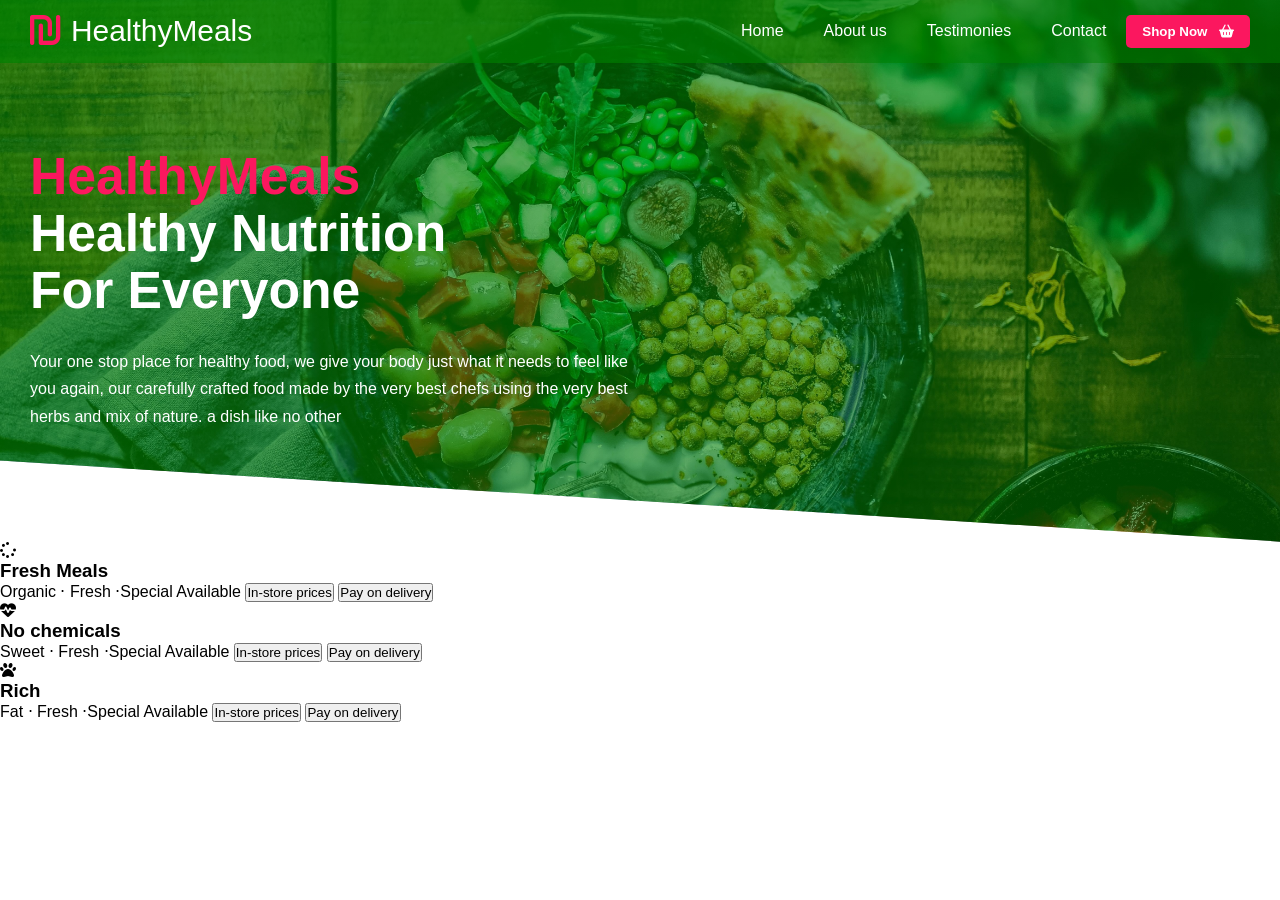
==== project/index.html @ 44ee5700 "core update: add header showcase section" ====
<!DOCTYPE html>
<html lang="en">
<head>
    <meta charset="UTF-8">
    <meta name="viewport" content="width=device-width, initial-scale=1.0">
    <title> HealthyMeals | Homepage</title>
    <link rel="apple-touch-icon" sizes="180x180" href="images/apple-touch-icon.png">
    <link rel="icon" type="image/png" sizes="32x32" href="images/favicon-32x32.png">
    <link rel="icon" type="image/png" sizes="16x16" href="images/favicon-16x16.png">
    <link rel="manifest" href="/site.webmanifest">
    <script defer src="scripts/main.js"></script>
    <link rel="preconnect" href="https://fonts.googleapis.com">
    <link rel="preconnect" href="https://fonts.gstatic.com" crossorigin>
    <link
        href="https://fonts.googleapis.com/css2?family=Montserrat:ital,wght@0,100..900;1,100..900&family=Open+Sans:ital,wght@0,300..800;1,300..800&display=swap"
        rel="stylesheet">
    <link rel="stylesheet" href="https://cdnjs.cloudflare.com/ajax/libs/font-awesome/6.6.0/css/all.min.css">
    <link rel="stylesheet" href="styles/main.css">
</head>
<body>
    <!-- ============================ Header section starts here ============================-->
    <header>
        <!-- ------------------- Header nav section starts here ------------------------- -->
    
    
        <section class="header-nav">
            <div class="backdrop"></div>
    
            <nav class="brand-container brand ">
                <div class="header-brand">
                    <span class="brand-logo"><i class="fa fa-ils" aria-hidden="true"></i></span>
                    <span class="brand-title">HealthyMeals</span>
                </div>
                <!--  Animated hamburger menu starts here -->
                <div class="hamburger">
                    <div class="bars"></div>
                </div>
                <!--  Animated hamburger menu ends here -->
                <ul class="desktop-nav-container">
                    <li><a href="#">Home</a></li>
                    <li><a href="aboutus.html">About us</a></li>
                    <li><a href="#testimonial">Testimonies</a></li>
                    <li><a href="contactus.html">Contact</a></li>
                    <a href="shop.html"><button class="btn btn-main">Shop Now <i class="fa fa-shopping-basket"
                                aria-hidden="true"></i></button></a>
                </ul>
            </nav>
            <nav>
                <ul class="mobile-nav-container">
                    <li><a href="#">Home</a></li>
                    <li><a href="aboutus.html">About us</a></li>
                    <li><a href="#testimonial">Testimonies</a></li>
                    <a href="shop.html"><button class="btn btn-main">Shop Now</button></a>
                </ul>
            </nav>
        </section>
    
        <!-- ------------------- Header nav section ends here ------------------------- -->
    
        <!-- ------------------- Header Banner section starts here------------------------------- -->
    
    
        <section class="header-banner">
            <div class="header-info container">
                <h1> <span>HealthyMeals</span><br />Healthy Nutrition <br>For Everyone </h1>
                <p>Your one stop place for healthy food, we give your body just what it needs to feel like you again,
                    our
                    carefully crafted food made by the very best chefs using the very best herbs and mix of nature. a
                    dish like
                    no other</p>
            </div>
        </section>
    
        <!-- ------------------- Header Banner section ends here------------------------------- -->
    </header>
    <!-- ============================ Header section ends here ============================-->
    <!-- ============================ Main section starts here ============================ -->

    <main>
        <!-- ------------------- Header showcase section starts here -------------------------------- -->
        
        
        <section class=" header-showcase">
        
            <div class="header-cards">
                <div class="cards-brand"><i class="fa fa-spinner" aria-hidden="true"></i></div>
                <div class="cards-brand-desc">
                    <h3 class="card-title">Fresh Meals</h3>
                    <span class="card-tags">Organic &sdot; Fresh &sdot;Special </span>
                    <span class="card-avilability">Available</span>
                    <button>In-store prices</button>
                    <button>Pay on delivery</button>
        
                </div>
            </div>
        
            <div class="header-cards">
                <div class="cards-brand"><i class="fa fa-heartbeat" aria-hidden="true"></i></div>
                <div class="cards-brand-desc">
                    <h3 class="card-title">No chemicals</h3>
                    <span class="card-tags">Sweet &sdot; Fresh &sdot;Special </span>
                    <span class="card-avilability">Available</span>
                    <button>In-store prices</button>
                    <button>Pay on delivery</button>
                </div>
            </div>
        
            <div class="header-cards">
                <div class="cards-brand"><i class="fa fa-paw" aria-hidden="true"></i></div>
                <div class="cards-brand-desc">
                    <h3 class="card-title">Rich</h3>
                    <span class="card-tags">Fat &sdot; Fresh &sdot;Special </span>
                    <span class="card-avilability">Available</span>
                    <button>In-store prices</button>
                    <button>Pay on delivery</button>
                </div>
            </div>
        
            </div>
        </section>
        <!-- ------------------- Header showcase section ends here -------------------------------- -->

    </main>
    <!-- ============================ Main section ends here ============================ -->
</body>
</html>
---- project/styles/main.css ----
/* Default variable reference */
:root {
  --black-color: #000;
  --white-color: #fff;
  --main-color: rgb(10, 173, 10);
  --main-color2: #0aad0a;
  --main-color3: rgb(10, 163, 10);
  --support-color: #fb175f;
  --gray-color: rgb(114, 118, 126);
  --gray-color2: #f4f4f4;
  --light-gray: rgb(232, 233, 235);
  --box-shadow: rgb(0 0 0 / 16%) 0px 2px 8px;
  --green-gradient: linear-gradient(
    to right,
    rgba(0, 128, 0, 0.7),
    rgba(0, 128, 0, 0.5)
  );
  --light-green-gradient: linear-gradient(
    to right,
    rgba(0, 128, 0, 0.2),
    rgba(0, 128, 0, 0.1)
  );
  --transition: 0.5s cubic-bezier(0.545, 0.03, 0.395, 0.965),
    border-color 0.5s cubic-bezier(0.545, 0.03, 0.395, 0.965);
}

/* Default variable reference */

/*  ====== Page resets starts here ====== */
* {
  padding: 0;
  margin: 0;
  box-sizing: border-box;
  scroll-behavior: smooth;
}

body {
  font-family: "Poppins", sans-serif;
  font-size: 16px;
}

a {
  text-decoration: none;
}

/*  ====== Page resets ends here ====== */

/* ====== Utility classes section starts here ======*/
.flex-container {
  display: flex;
}
.btn {
  padding: 0.5rem 0.93rem;
  cursor: pointer;
}

.btn i {
  margin-left: 0.5rem;
  transition: margin 0.3s ease;
}

.btn:hover i {
  margin-left: 0.62rem;
}

.btn-main {
  background: var(--support-color);
  color: var(--white-color);
  border: 0.12rem solid transparent;
  border-radius: 0.31rem;
  font-weight: 600;
}

.btn-main:hover {
  background: transparent;
  border: 0.12rem solid var(--support-color);
}
.main-section-tittle {
  display: flex;
  justify-content: center;
  font-size: 1.56rem;
  font-weight: 700;
  position: relative;
  margin-bottom: 1.25rem;
  padding-bottom: 0.25rem;
}

.main-section-tittle + p {
  line-height: 1.8;
}

.main-section-tittle::after {
  content: "";
  position: absolute;
  width: 6.25rem;
  height: 0.18rem;
  background: var(--support-color);
  bottom: -5px;
  transition: width 0.3s ease;
}

.main-section-tittle:hover::after {
  width: 9.375rem;
}

.section-tittles {
  font-size: 1.56rem;
  font-weight: 700;
  display: flex;
  align-items: center;
  margin-bottom: 1.87rem;
  position: relative;
  padding-left: 1.25rem;
}

.section-tittles::before {
  content: "";
  background: var(--support-color);
  width: 0.62rem;
  height: 100%;
  position: absolute;
  left: 0;
}

.section-tittles::after {
  display: none;
  content: "";
  background: var(--support-color);
  width: 6.25rem;
  height: 3px;
  position: absolute;
  right: 0;
}

/* ====== Utility classes section ends here ======*/

/* ====== Header section starts here ====== */
.header-nav {
  width: 100%;
  position: fixed;
  top: 0;
  right: 0;
  left: 0;
  z-index: 16;
  transition: all 0.5s ease;
  background: var(--green-gradient);
}
.brand-container {
  padding: 0 1.875rem;
}
.header-brand {
  display: flex;
  align-items: center;
  gap: 10px;
}

.header-nav-sticky {
  background: var(--main-color);
}

.header-nav .brand {
  display: flex;
  justify-content: space-between;
  background: transparent;
}

.brand-logo {
  color: var(--support-color);
  font-size: 2.18rem;
}

.brand-title {
  color: var(--white-color);
  font-size: 1.87rem;
}

.brand-title span {
  color: var(--support-color);
}
.desktop-nav-container {
  list-style: none;
  display: flex;
  align-items: center;
}

.desktop-nav-container a {
  display: block;
  padding: 0.93rem 0px;
  color: var(--white-color);
}

.desktop-nav-container li {
  margin: 0 1.25rem;
  position: relative;
  text-align: center;
}

.desktop-nav-container li::after {
  content: "";
  width: 0px;
  height: 0.18rem;
  background: var(--support-color);
  position: absolute;
  left: 0;
  right: 0;
  top: 65%;
  transition: all 0.4s ease-out;
}

.desktop-nav-container li:hover:after {
  width: 100%;
}

.mobile-nav-container {
  z-index: 70;
  list-style: none;
  position: absolute;
  width: 100%;
  right: 0;
  left: 0;
  top: 100%;
  transform: translateY(-0.62rem);
  visibility: hidden;
  transition: all 0.1s ease;
  background: var(--main-color2);
}

.mobile-nav-container a{
  display: block;
  padding: 0.93rem 1.25rem;
  color: var(--white-color);
}
.mobile-nav-container button {
  margin: 0 1.25rem;

}

.mobile-nav-container a:focus {
  background: var(--support-color);
}

.show-mobile-navcontainer {
  z-index: 70;
  transform: translateY(0);
  visibility: visible;
}

.backdrop {
  width: 100%;
  height: 100%;
  position: fixed;
  display: none;
  background: var(--light-green-gradient);
  top: 0;
  right: 0;
  bottom: 0;
  left: 0;
}
.showbackdrop {
  display: block;
}
.header-banner {
  min-height: 28.75rem;
  padding: 3.12rem 0;
  position: relative;
  background-attachment: fixed;
  background: var(--green-gradient), url("../images/header.jpg");
  background-size: cover;
  background-position: center;
  clip-path: polygon(0 0, 100% 0%, 100% 100%, 0 85%);
}

.header-info {
  padding: 6.12rem 1.875rem 2rem 1.875rem;
}
.header-info h1 {
  font-size: 3.23rem;
  color: var(--white-color);
  font-weight: 600;
  line-height: 1.1;
}

.header-info span {
  color: var(--support-color);
}

.header-info p {
  color: var(--white-color);
  margin: 1.87rem 0;
  line-height: 1.7;
  width: 50%;
}

/* Animated Hamburger menu starts here */

.hamburger {
  width: 3.43rem;
  height: 3.43rem;
  background: var(--support-color);
  border-radius: 50%;
  display: none;
  align-items: center;
  justify-content: center;
  cursor: pointer;
  transition: all 0.4s ease;
  box-shadow: var(--box-shadow);
  z-index: 6;
}

.hamburger:hover .bars::before,
.hamburger:hover .bars::after {
  transition: transform 0.3s ease;
}

.hamburger:hover .bars::before {
  transform: translateY(-0.62rem);
}

.hamburger:hover .bars::after {
  transform: translateY(0.62rem);
}

.bars {
  background: #fff;
  height: 0.18rem;
  width: 60%;
  position: relative;
  display: flex;
  justify-content: center;
  transition: transform 0.4s ease;
}

.bars::before {
  content: "";
  width: 80%;
  height: 0.18rem;
  background: #fff;
  position: absolute;
  transform: translateY(-0.5rem);
}

.bars::after {
  content: "";
  width: 80%;
  height: 0.18rem;
  background: #fff;
  position: absolute;
  transform: translateY(0.5rem);
}

.crossburger {
  background: black;
}

.crossburger .bars {
  background: transparent;
  transform: rotate(180deg);
}

.crossburger .bars::before {
  transform: translateY(0px) rotate(45deg) !important;
}

.crossburger .bars::after {
  transform: translateY(0px) rotate(-45deg) !important;
}

/* Animated Hamburger menu ends here */
/* ====== Header section ends here ====== */
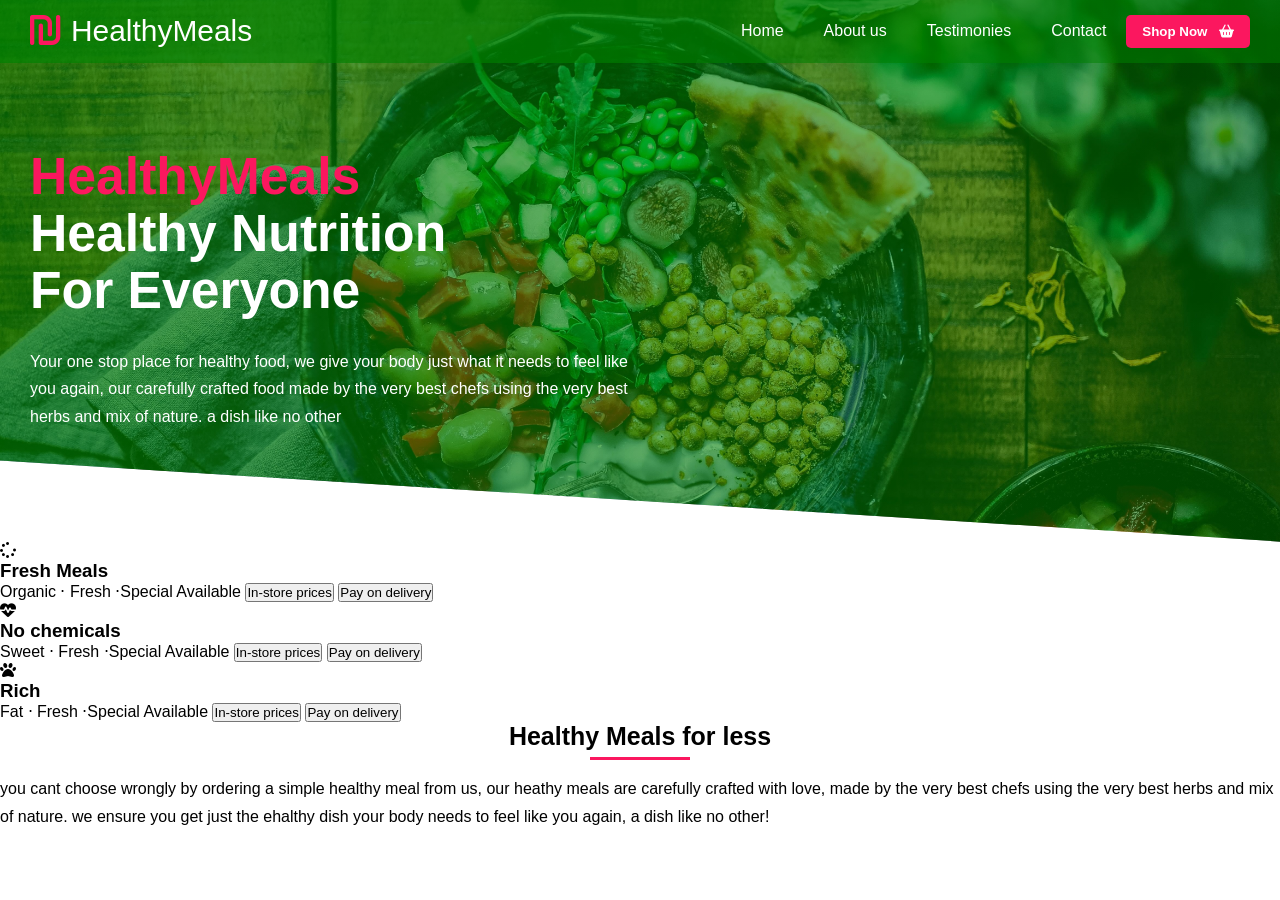
==== commit d81a5750: "core update: add about us section" ====
--- a/project/index.html
+++ b/project/index.html
@@ -119,6 +119,21 @@
             </div>
         </section>
         <!-- ------------------- Header showcase section ends here -------------------------------- -->
+        <!-- ------------------- About us section starts here------------------------------------- -->
+        
+        
+        <section class="aboutus" id="aboutus">
+            <span class="main-section-tittle">Healthy Meals for less</span>
+            <p>
+                you cant choose wrongly by ordering a simple healthy meal from us, our heathy meals are carefully
+                crafted with love, made by the very best chefs using the very best herbs and mix of
+                nature. we ensure you get just the ehalthy dish your body needs to feel like you again, a dish like
+                no other!
+            </p>
+        </section>
+        
+        <!-- ------------------- About us section ends here------------------------------------- -->
+
 
     </main>
     <!-- ============================ Main section ends here ============================ -->
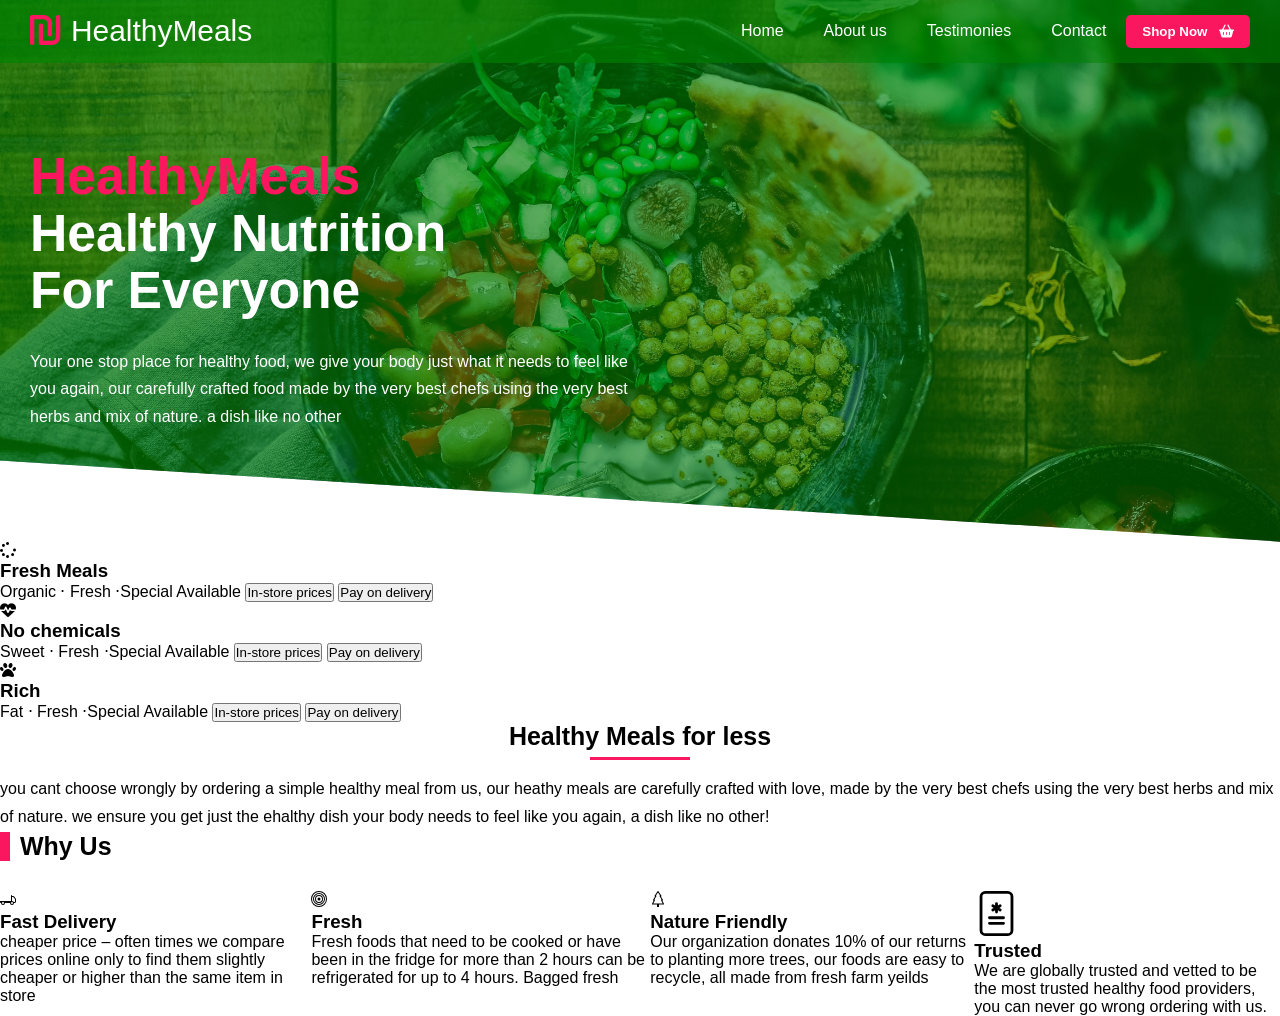
==== commit 6886d8c3: "core update: add products card section" ====
--- a/project/index.html
+++ b/project/index.html
@@ -133,6 +133,71 @@
         </section>
         
         <!-- ------------------- About us section ends here------------------------------------- -->
+        <!-- ------------------- Product cards section starts here--------------------------- -->
+        
+        
+        <section class="whyus-container">
+            <span class="section-tittles">Why Us</span>
+            <div class="products-card-container flex-container">
+                <div class="productcard">
+                    <span class="productcard-icon"><svg xmlns="http://www.w3.org/2000/svg" width="16" height="16"
+                            fill="currentColor" class="bi bi-truck-flatbed" viewBox="0 0 16 16">
+                            <path
+                                d="M11.5 4a.5.5 0 0 1 .5.5V5h1.02a1.5 1.5 0 0 1 1.17.563l1.481 1.85a1.5 1.5 0 0 1 .329.938V10.5a1.5 1.5 0 0 1-1.5 1.5H14a2 2 0 1 1-4 0H5a2 2 0 1 1-4 0 1 1 0 0 1-1-1v-1h11V4.5a.5.5 0 0 1 .5-.5zM3 11a1 1 0 1 0 0 2 1 1 0 0 0 0-2zm9 0a1 1 0 1 0 0 2 1 1 0 0 0 0-2zm1.732 0h.768a.5.5 0 0 0 .5-.5V8.35a.5.5 0 0 0-.11-.312l-1.48-1.85A.5.5 0 0 0 13.02 6H12v4a2 2 0 0 1 1.732 1z" />
+                        </svg></span>
+                    <h3 class="productcard-title">Fast Delivery</h2>
+                        <p>cheaper price – often times we compare prices online only to find them slightly cheaper
+                            or
+                            higher than the same item in store
+                        </p>
+                </div>
+        
+        
+                <div class="productcard">
+                    <span class="productcard-icon"><svg xmlns="http://www.w3.org/2000/svg" width="16" height="16"
+                            fill="currentColor" class="bi bi-bullseye" viewBox="0 0 16 16">
+                            <path d="M8 15A7 7 0 1 1 8 1a7 7 0 0 1 0 14zm0 1A8 8 0 1 0 8 0a8 8 0 0 0 0 16z" />
+                            <path d="M8 13A5 5 0 1 1 8 3a5 5 0 0 1 0 10zm0 1A6 6 0 1 0 8 2a6 6 0 0 0 0 12z" />
+                            <path d="M8 11a3 3 0 1 1 0-6 3 3 0 0 1 0 6zm0 1a4 4 0 1 0 0-8 4 4 0 0 0 0 8z" />
+                            <path d="M9.5 8a1.5 1.5 0 1 1-3 0 1.5 1.5 0 0 1 3 0z" />
+                        </svg></span>
+                    <h3 class="productcard-title">Fresh</h2>
+                        <p>Fresh foods that need to be cooked or have been in the fridge for more than 2 hours can
+                            be
+                            refrigerated for up to 4 hours. Bagged fresh
+                        </p>
+                </div>
+        
+                <div class="productcard">
+                    <span class="productcard-icon"> <svg xmlns="http://www.w3.org/2000/svg" width="16" height="16"
+                            fill="currentColor" class="bi bi-tree" viewBox="0 0 16 16">
+                            <path
+                                d="M8.416.223a.5.5 0 0 0-.832 0l-3 4.5A.5.5 0 0 0 5 5.5h.098L3.076 8.735A.5.5 0 0 0 3.5 9.5h.191l-1.638 3.276a.5.5 0 0 0 .447.724H7V16h2v-2.5h4.5a.5.5 0 0 0 .447-.724L12.31 9.5h.191a.5.5 0 0 0 .424-.765L10.902 5.5H11a.5.5 0 0 0 .416-.777l-3-4.5zM6.437 4.758A.5.5 0 0 0 6 4.5h-.066L8 1.401 10.066 4.5H10a.5.5 0 0 0-.424.765L11.598 8.5H11.5a.5.5 0 0 0-.447.724L12.69 12.5H3.309l1.638-3.276A.5.5 0 0 0 4.5 8.5h-.098l2.022-3.235a.5.5 0 0 0 .013-.507z" />
+                        </svg></span>
+                    <h3 class="productcard-title">Nature Friendly</h2>
+                        <p>Our organization donates 10% of our returns to planting more trees, our foods are easy to
+                            recycle, all made from fresh farm yeilds
+                        </p>
+                </div>
+        
+                <div class="productcard">
+                    <span class="productcard-icon"><svg xmlns="http://www.w3.org/2000/svg" width="45" height="45"
+                            fill="currentColor" class="bi bi-file-medical" viewBox="0 0 16 16">
+                            <path
+                                d="M8.5 4.5a.5.5 0 0 0-1 0v.634l-.549-.317a.5.5 0 1 0-.5.866L7 6l-.549.317a.5.5 0 1 0 .5.866l.549-.317V7.5a.5.5 0 1 0 1 0v-.634l.549.317a.5.5 0 1 0 .5-.866L9 6l.549-.317a.5.5 0 1 0-.5-.866l-.549.317V4.5zM5.5 9a.5.5 0 0 0 0 1h5a.5.5 0 0 0 0-1h-5zm0 2a.5.5 0 0 0 0 1h5a.5.5 0 0 0 0-1h-5z" />
+                            <path
+                                d="M2 2a2 2 0 0 1 2-2h8a2 2 0 0 1 2 2v12a2 2 0 0 1-2 2H4a2 2 0 0 1-2-2V2zm10-1H4a1 1 0 0 0-1 1v12a1 1 0 0 0 1 1h8a1 1 0 0 0 1-1V2a1 1 0 0 0-1-1z" />
+                        </svg></span>
+                    <h3 class="productcard-title">Trusted</h2>
+                        <p>We are globally trusted and vetted to be the most trusted healthy food providers, you can
+                            never go wrong ordering with us.
+                        </p>
+                </div>
+            </div>
+        
+        </section>
+        
+        <!-- ------------------- Product cards section ends here--------------------------- -->
 
 
     </main>
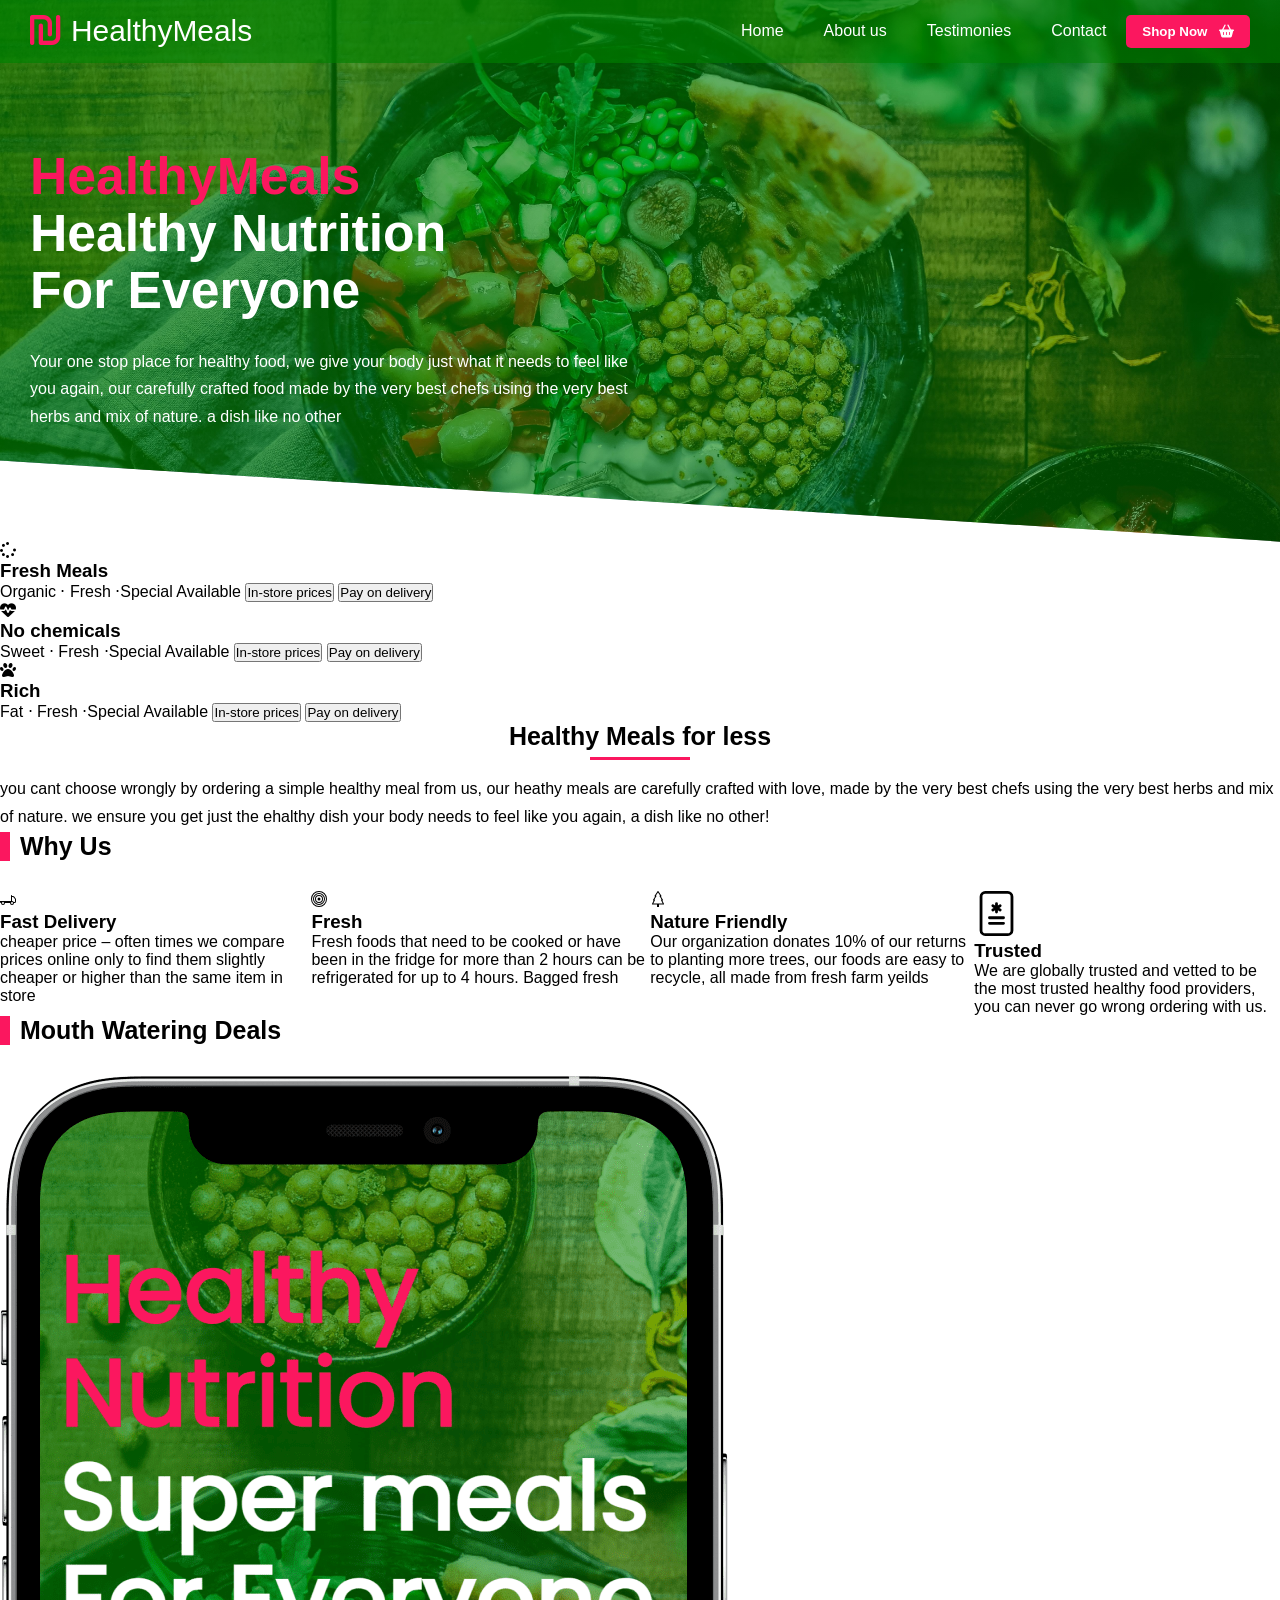
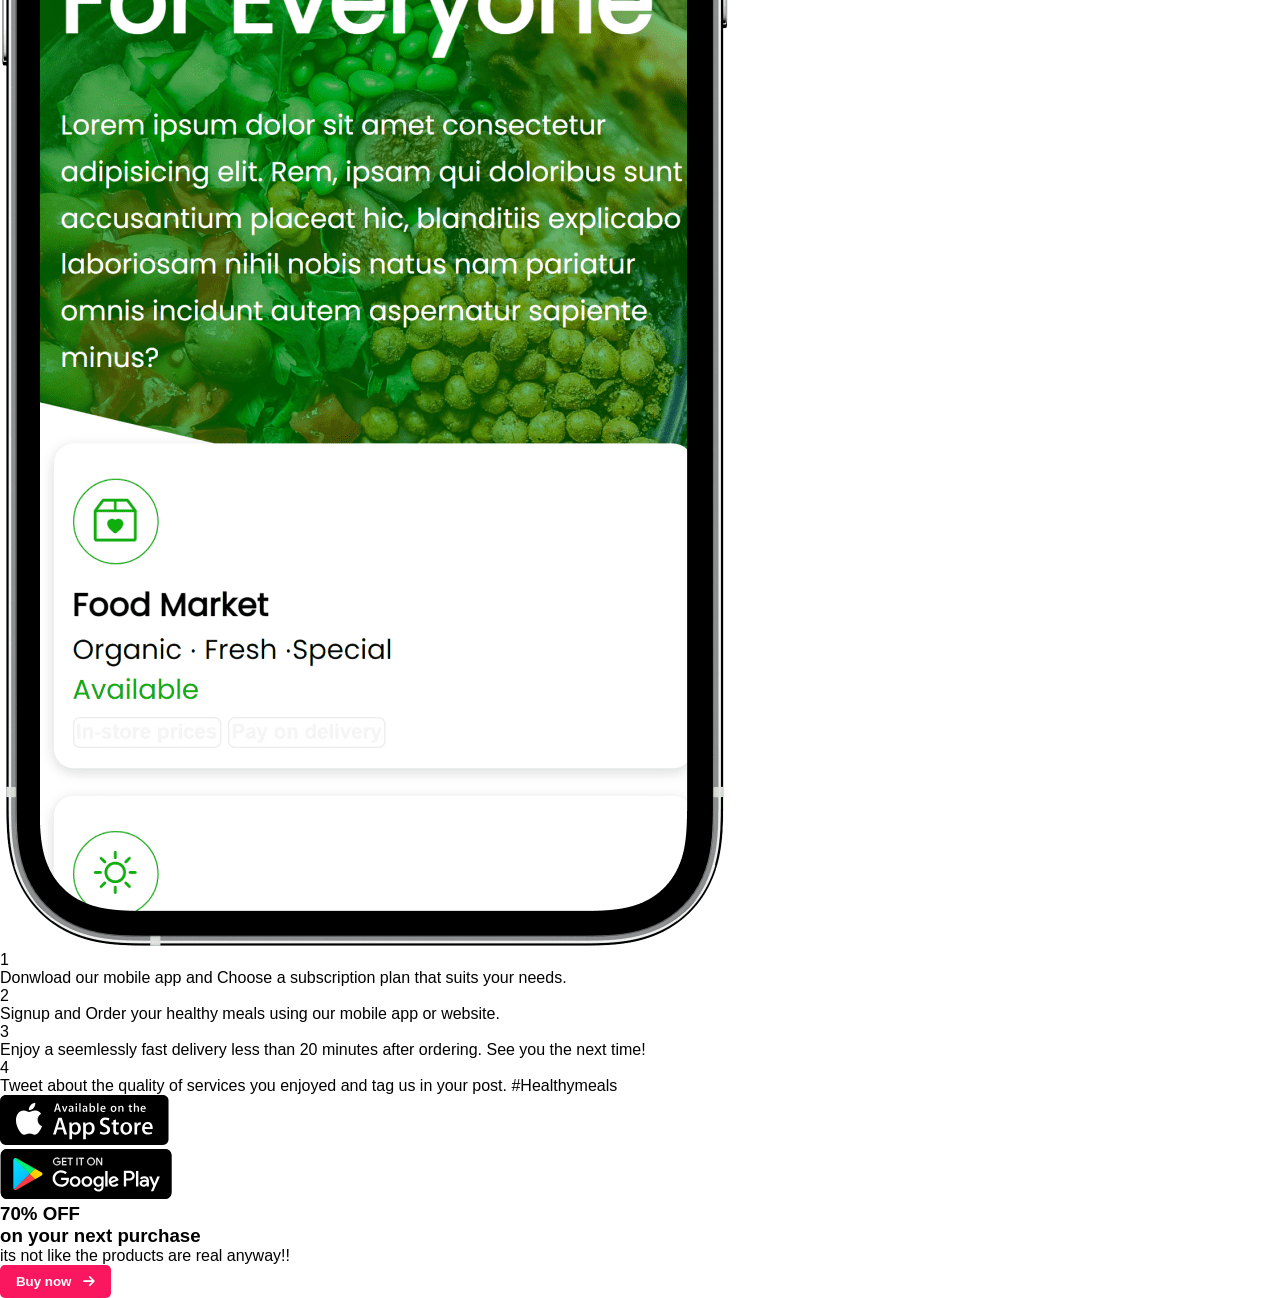
==== commit bfbd5825: "core update: add promo cards section" ====
--- a/project/index.html
+++ b/project/index.html
@@ -198,6 +198,57 @@
         </section>
         
         <!-- ------------------- Product cards section ends here--------------------------- -->
+        <!-- ------------------- Promo cards section starts here------------------------ -->
+        <section class="promocards-container" id="promocards">
+            <span class="section-tittles">Mouth Watering Deals</span>
+            <div class="promo-details">
+        
+                <div class="promoapp-preview">
+        
+                    <img src="./images/iPhone-12-Pro.png" alt="" class="">
+                </div>
+        
+                <div class="promo-info ">
+                    <div class="promo-steps">
+                        <span>1</span>
+                        <p>Donwload our mobile app and Choose a subscription plan that suits your needs. </p>
+                    </div>
+                    <div class="promo-steps">
+                        <span>2</span>
+                        <p>
+                            Signup and Order your healthy meals using our mobile app or website. </p>
+                    </div>
+                    <div class="promo-steps">
+                        <span>3</span>
+                        <p>Enjoy a seemlessly fast delivery less than 20 minutes after ordering. See you the next
+                            time!</p>
+                    </div>
+                    <div class="promo-steps">
+                        <span>4</span>
+                        <p>Tweet about the quality of services you enjoyed and tag us in your post. #Healthymeals </p>
+                    </div>
+                    <ul class="app-download-inv">
+                        <li><a href="#"><img src="./images/appstore-btn.svg" alt="Apple Store app download link"></a>
+                        </li>
+                        <li><a href="#"><img src="./images/googleplay-btn.svg" alt="Google play Store app download link"></a>
+                        </li>
+                    </ul>
+                </div>
+        
+                <div class="promocards-main">
+                    <h3> 70% OFF<br>
+                        on your next purchase
+                    </h3>
+                    <p>its not like the products are real anyway!!</p>
+                    <a href="shop.html"><button class="btn btn-main">Buy now <i
+                                class="fa-solid fa-arrow-right"></i></button></a>
+        
+                </div>
+            </div>
+            </div>
+        </section>
+        
+        <!-- ------------------- Promo cards section ends here------------------------ -->
 
 
     </main>
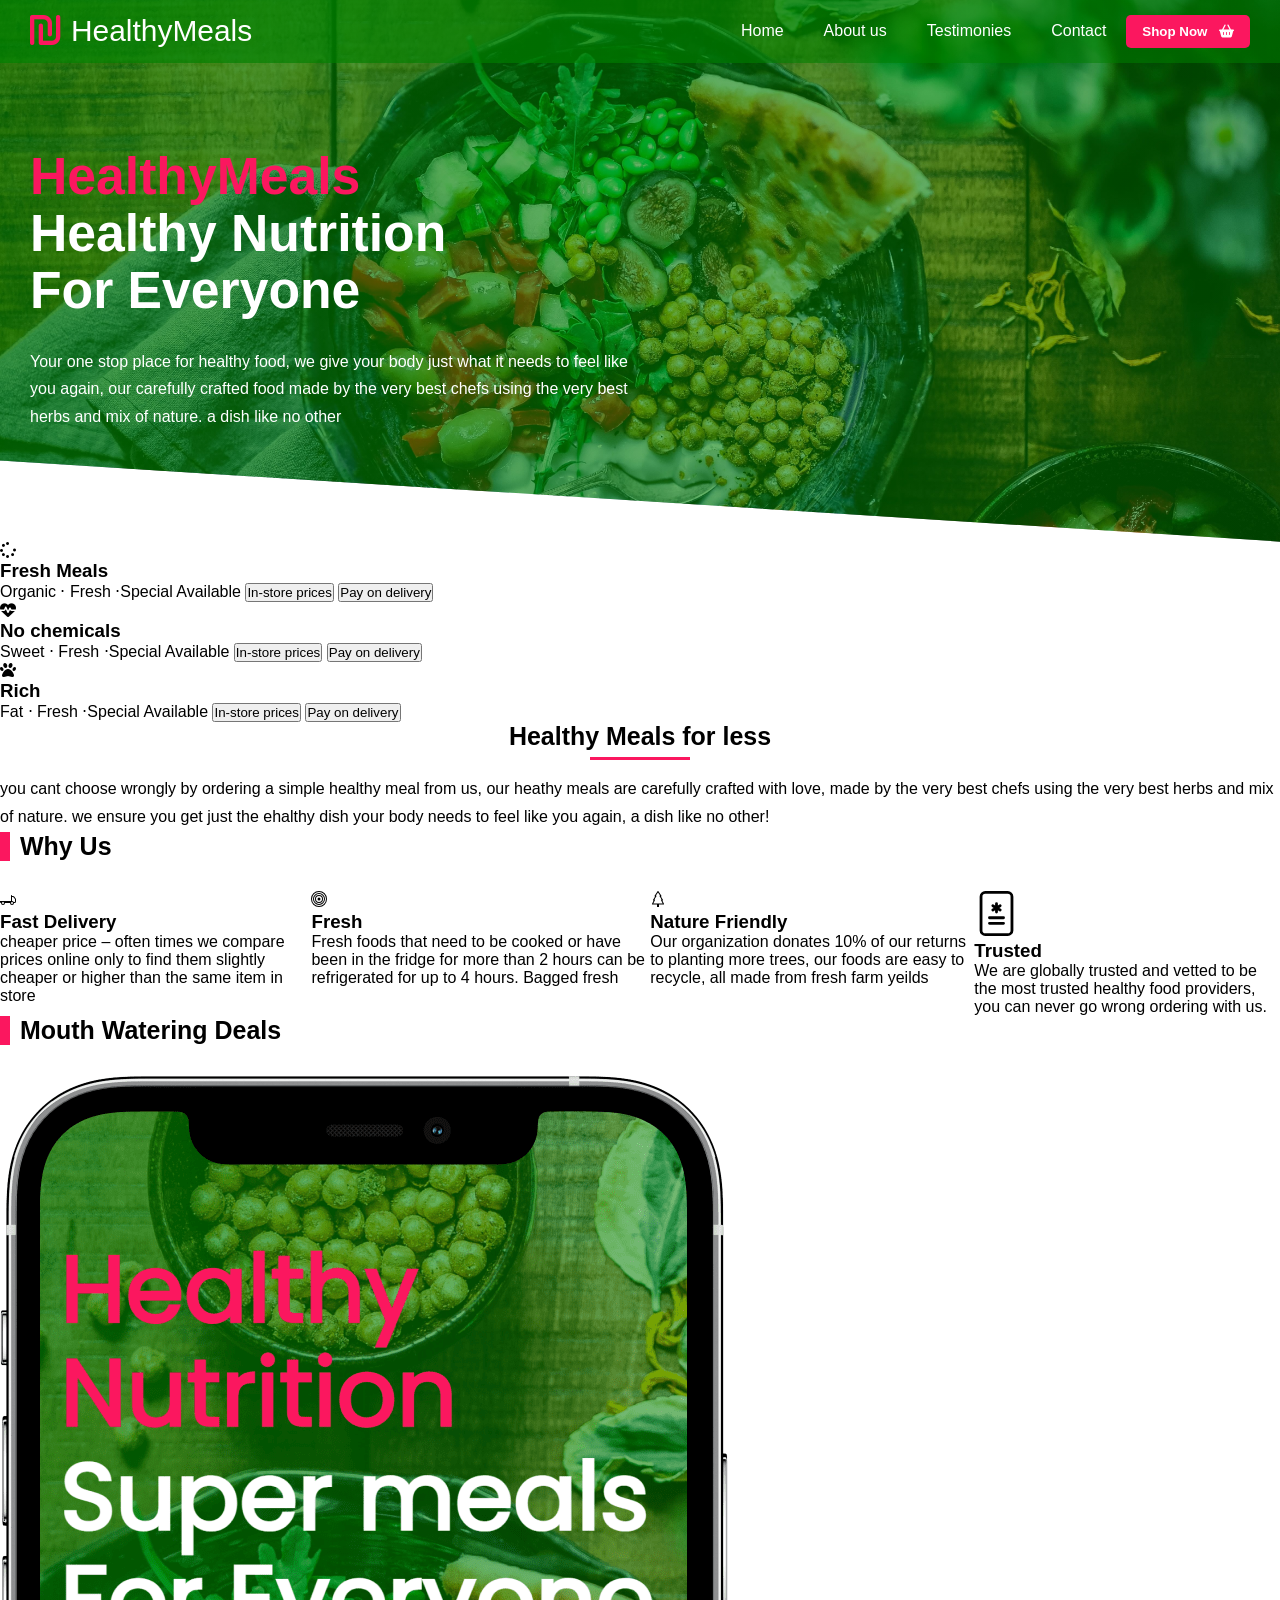
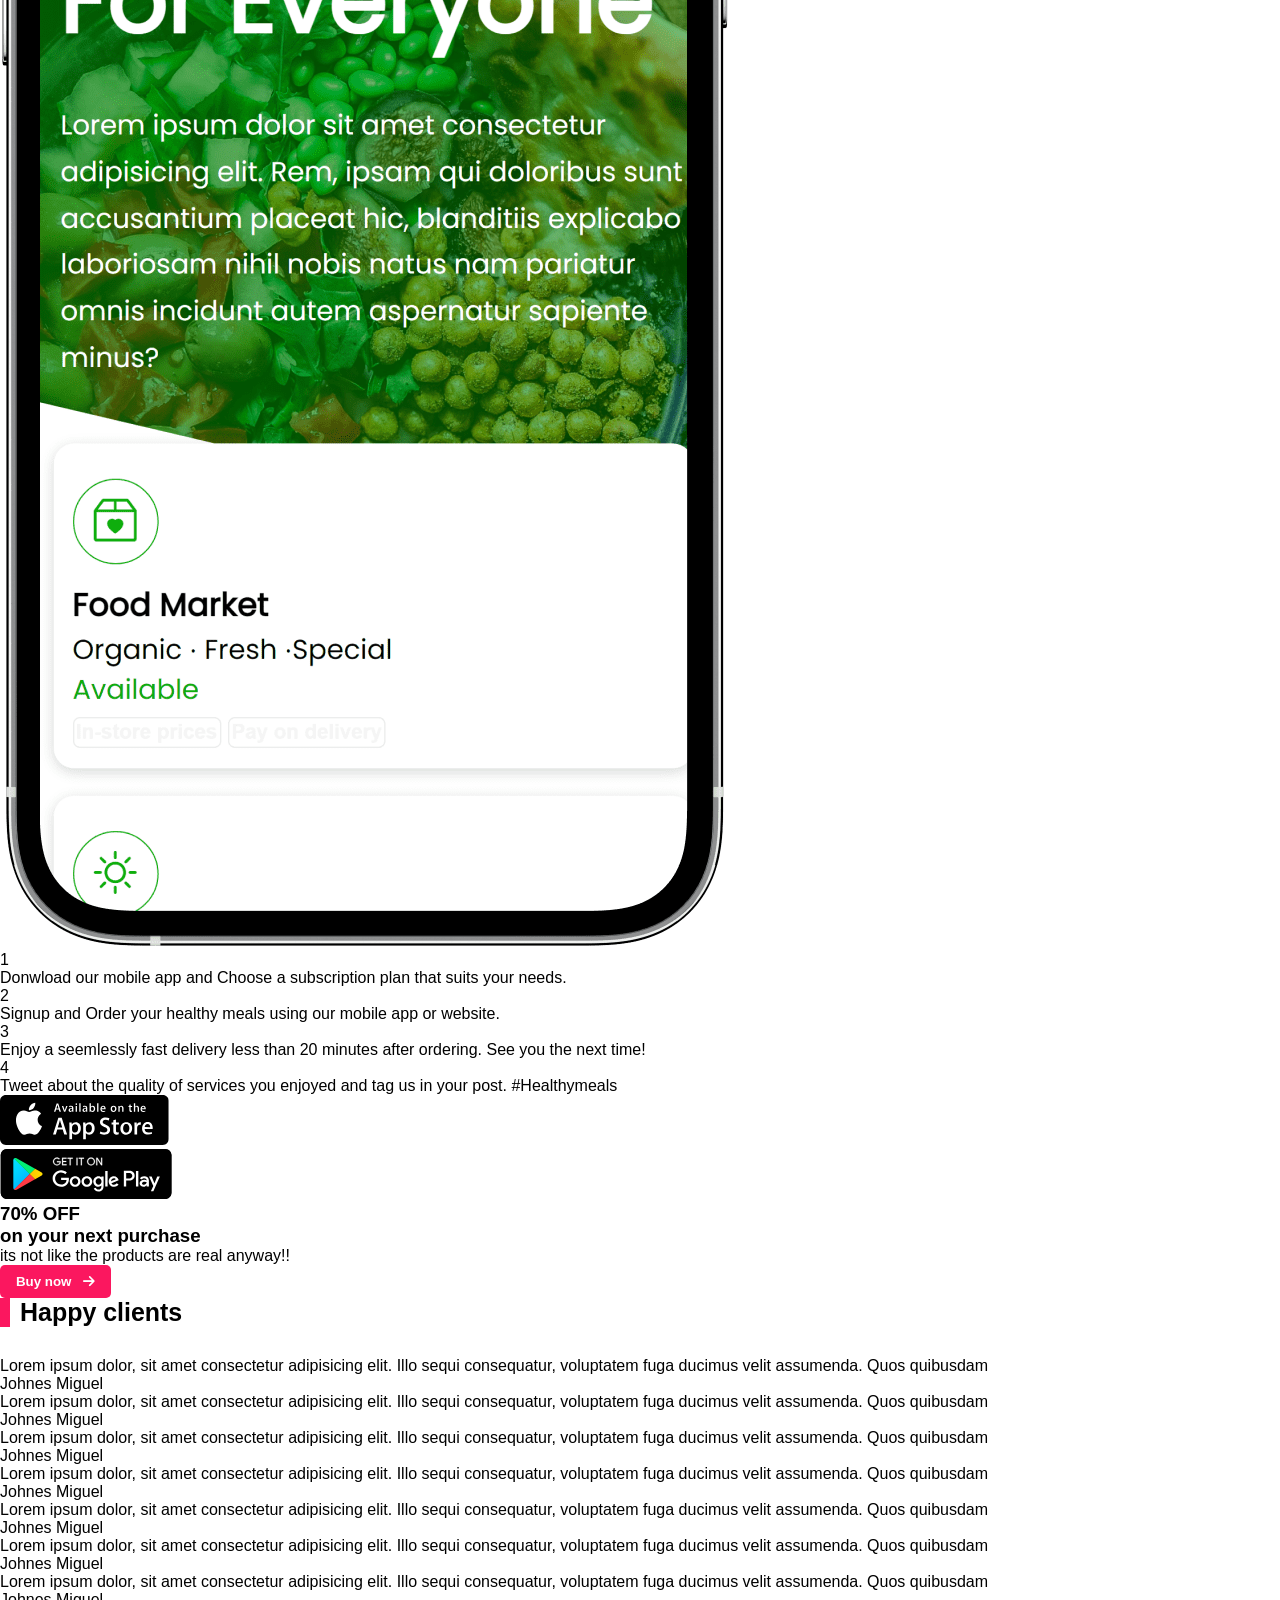
==== commit 7720df5e: "core update: add testimonial section" ====
--- a/project/index.html
+++ b/project/index.html
@@ -249,6 +249,83 @@
         </section>
         
         <!-- ------------------- Promo cards section ends here------------------------ -->
+        <!-- ------------------- Testimonial section starts here ------------------------ -->
+        
+        
+        <section class="testimonial" id="testimonial">
+        
+            <span class="section-tittles">Happy clients</span>
+            <div class=" testimonial-container">
+        
+                <div class="testimonial-card">
+                    <p>
+                        Lorem ipsum dolor, sit amet consectetur adipisicing elit. Illo sequi consequatur,
+                        voluptatem
+                        fuga ducimus velit assumenda. Quos quibusdam
+                    </p>
+                    <span>Johnes Miguel</span>
+                </div>
+        
+                <div class="testimonial-card">
+                    <p>
+                        Lorem ipsum dolor, sit amet consectetur adipisicing elit. Illo sequi consequatur,
+                        voluptatem
+                        fuga ducimus velit assumenda. Quos quibusdam
+                    </p>
+                    <span>Johnes Miguel</span>
+                </div>
+        
+                <div class="testimonial-card">
+                    <p>
+                        Lorem ipsum dolor, sit amet consectetur adipisicing elit. Illo sequi consequatur,
+                        voluptatem
+                        fuga ducimus velit assumenda. Quos quibusdam
+                    </p>
+                    <span>Johnes Miguel</span>
+                </div>
+        
+                <div class="testimonial-card">
+                    <p>
+                        Lorem ipsum dolor, sit amet consectetur adipisicing elit. Illo sequi consequatur,
+                        voluptatem
+                        fuga ducimus velit assumenda. Quos quibusdam
+                    </p>
+                    <span>Johnes Miguel</span>
+                </div>
+        
+                <div class="testimonial-card">
+                    <p>
+                        Lorem ipsum dolor, sit amet consectetur adipisicing elit. Illo sequi consequatur,
+                        voluptatem
+                        fuga ducimus velit assumenda. Quos quibusdam
+                    </p>
+                    <span>Johnes Miguel</span>
+                </div>
+        
+                <div class="testimonial-card">
+                    <p>
+                        Lorem ipsum dolor, sit amet consectetur adipisicing elit. Illo sequi consequatur,
+                        voluptatem
+                        fuga ducimus velit assumenda. Quos quibusdam
+                    </p>
+                    <span>Johnes Miguel</span>
+                </div>
+        
+                <div class="testimonial-card">
+                    <p>
+                        Lorem ipsum dolor, sit amet consectetur adipisicing elit. Illo sequi consequatur,
+                        voluptatem
+                        fuga ducimus velit assumenda. Quos quibusdam
+                    </p>
+                    <span>Johnes Miguel</span>
+                </div>
+            </div>
+        
+        
+            </div>
+        </section>
+        
+        <!-- ------------------- Testimonial section ends here ------------------------ -->
 
 
     </main>
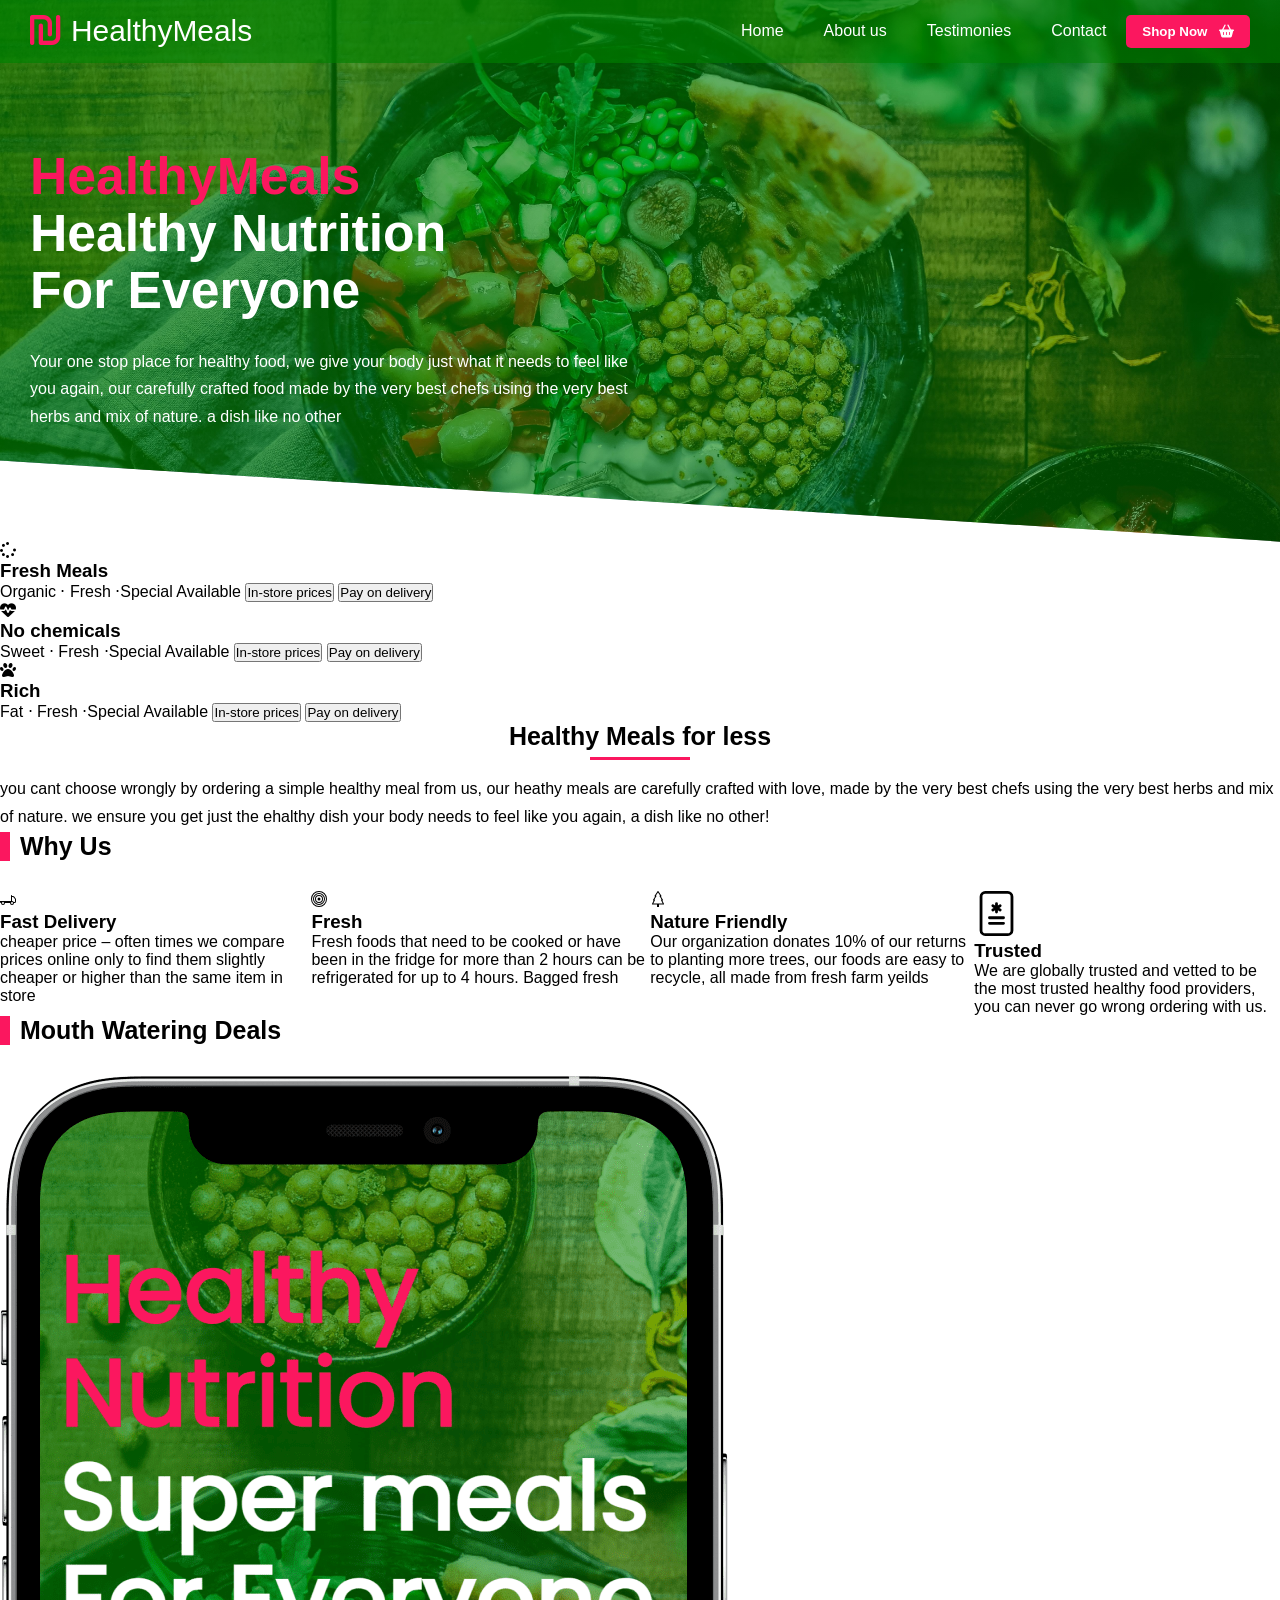
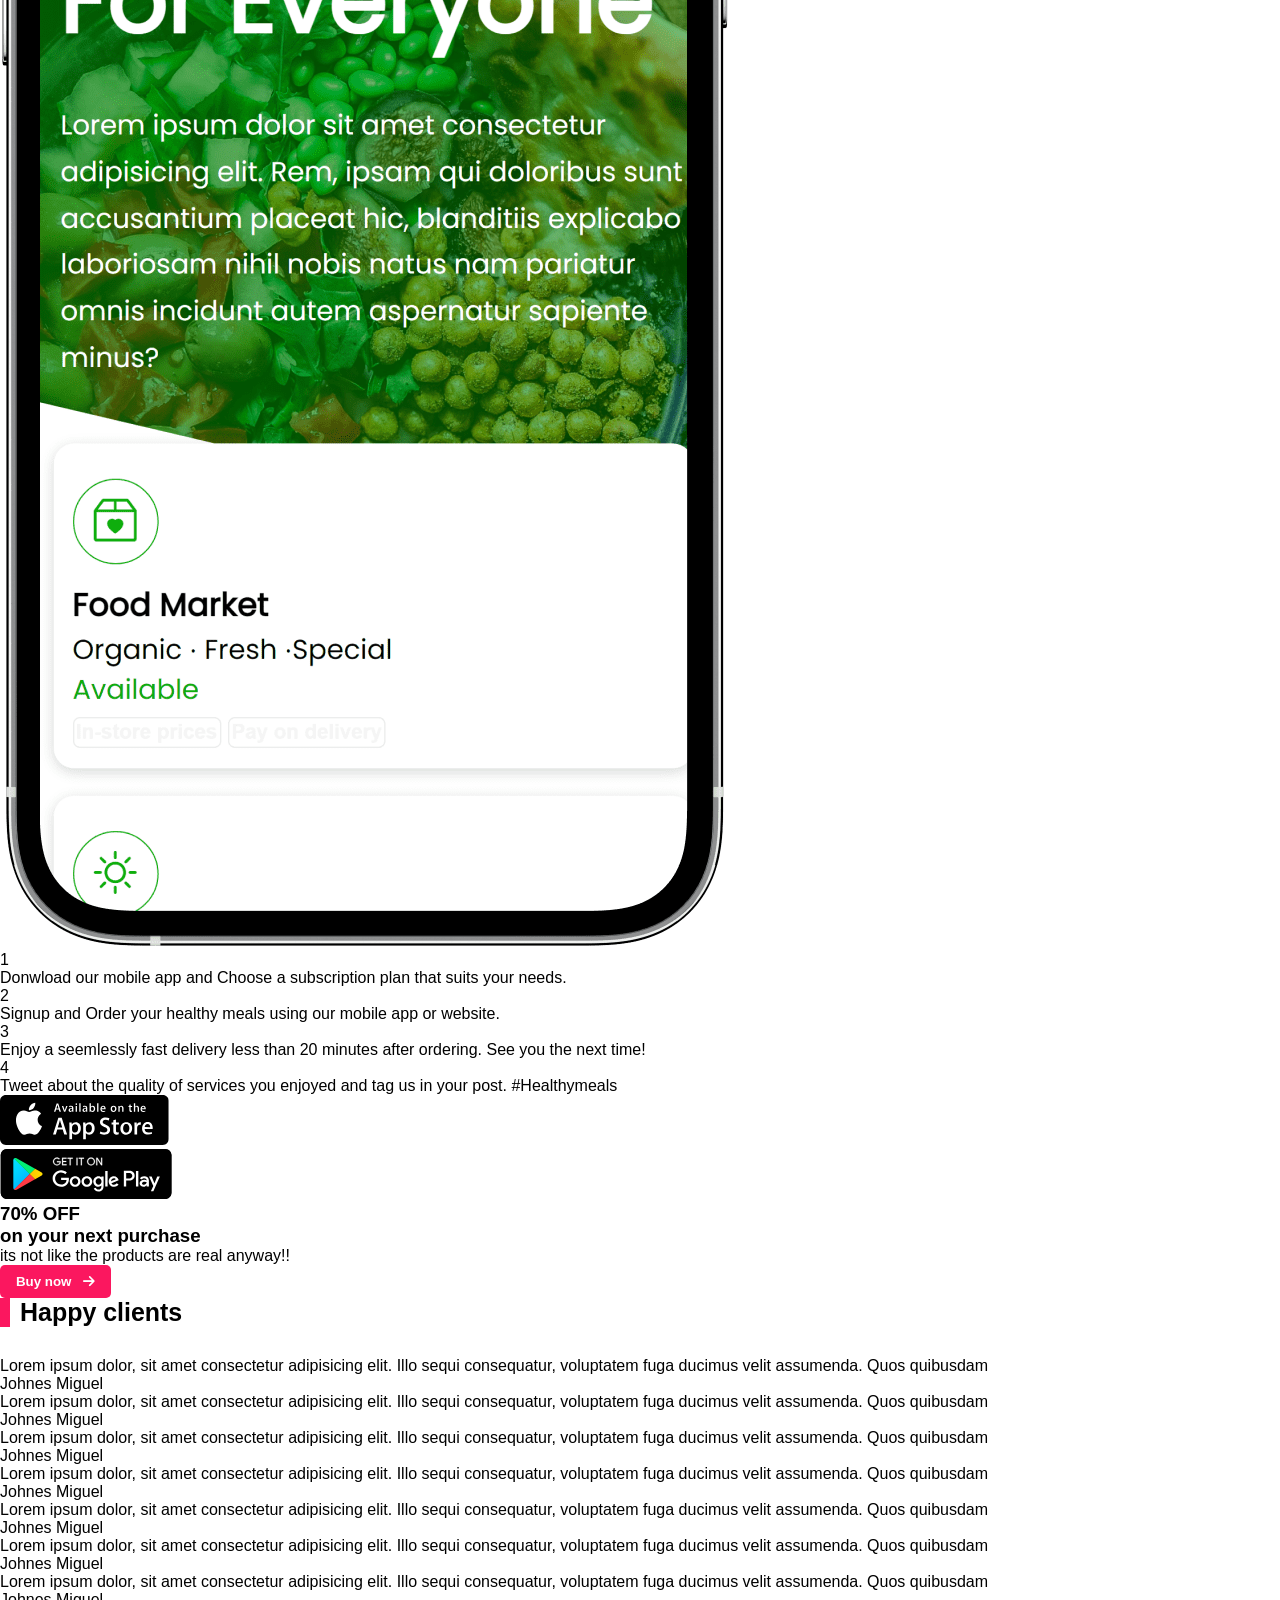
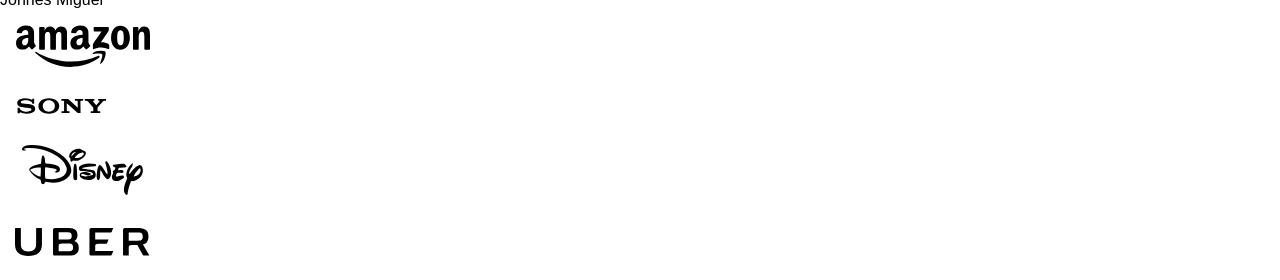
==== commit 9ab7e74e: "core update: add brands section" ====
--- a/project/index.html
+++ b/project/index.html
@@ -326,6 +326,17 @@
         </section>
         
         <!-- ------------------- Testimonial section ends here ------------------------ -->
+        <!-- ------------------- Brands section starts here----------------------- -->
+        
+        
+        <section class="brands">
+            <div class="brand-cards"><img src="./images/amazon.svg" alt=""></div>
+            <div class="brand-cards"><img src="./images/sony.svg" alt=""></div>
+            <div class="brand-cards"><img src="./images/disney.svg" alt=""></div>
+            <div class="brand-cards"><img src="./images/uber.svg" alt=""></div>
+        </section>
+        
+        <!-- ------------------- Brands section ends here----------------------- -->
 
 
     </main>
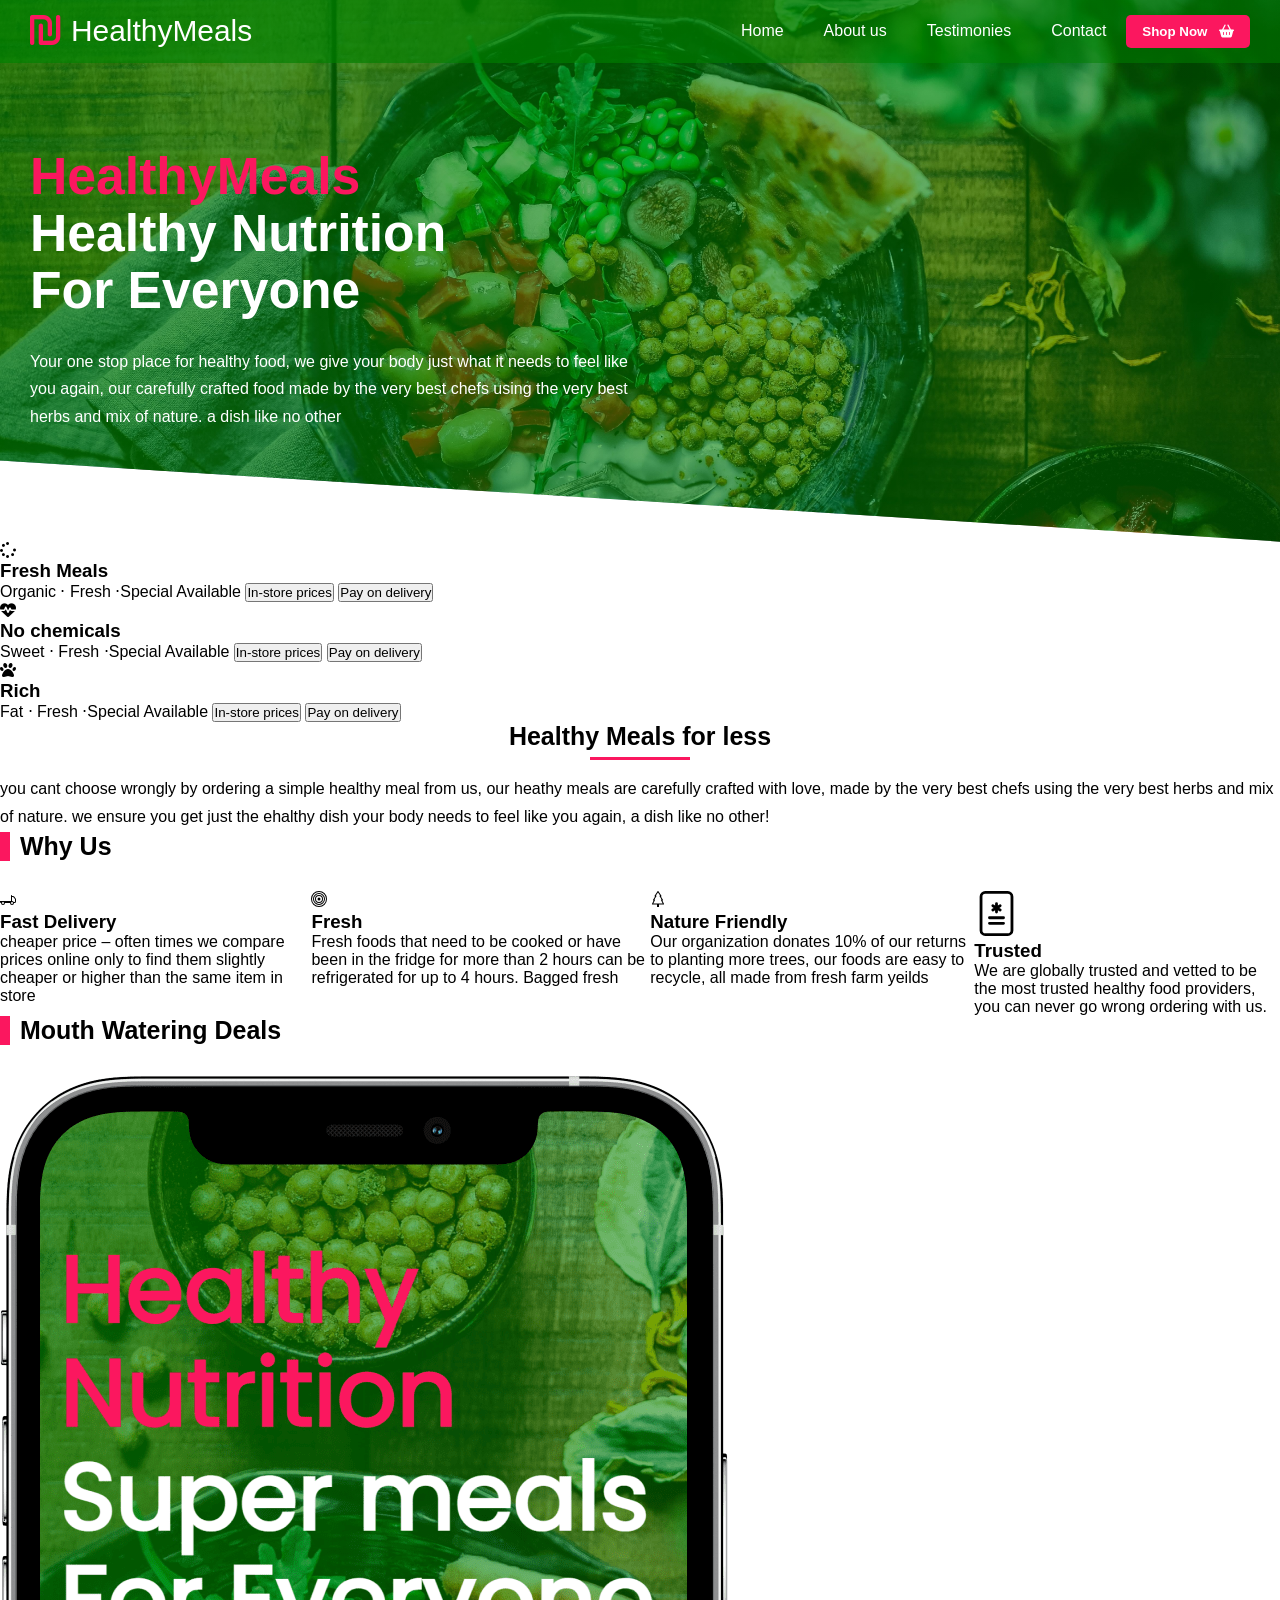
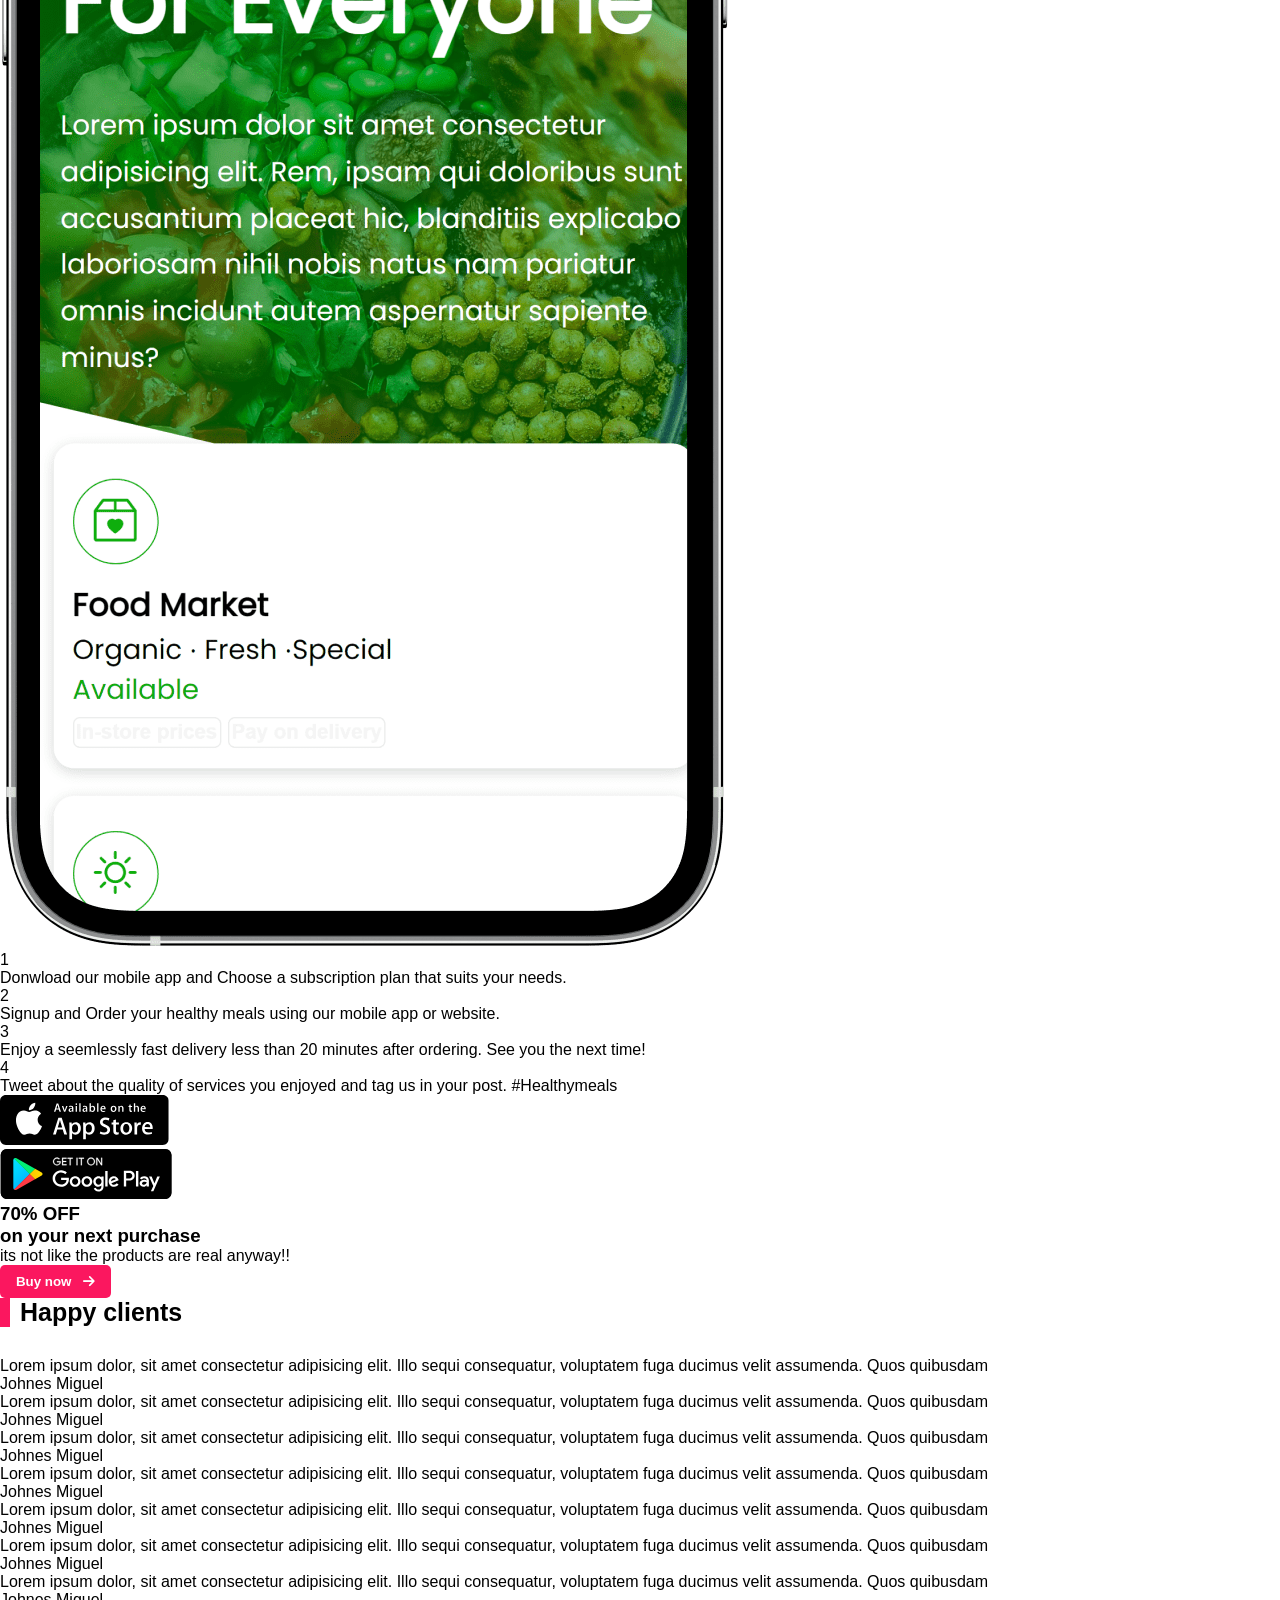
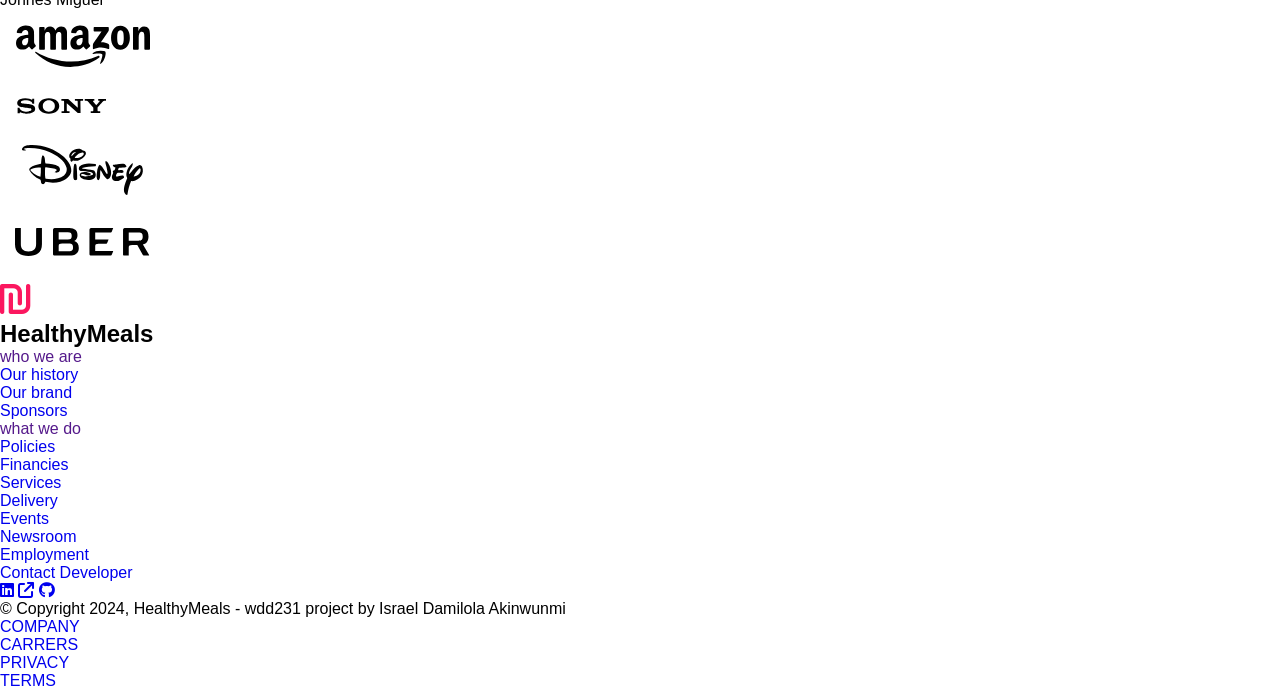
==== commit 788fad8f: "core update: add footer section" ====
--- a/project/index.html
+++ b/project/index.html
@@ -341,5 +341,68 @@
 
     </main>
     <!-- ============================ Main section ends here ============================ -->
+    <!-- ============================ Footer section starts here ============================ -->
+    <footer>
+        <div class="footer-container">
+            <div class="footer-details">
+    
+                <div class="footer-brand-con">
+                    <span class="brand-logo"><i class="fa fa-ils" aria-hidden="true"></i></span>
+    
+                    <h2 class="footer-brand">Healthy<span>Meals</span></h2>
+    
+                </div>
+            </div>
+    
+            <div class="footer-details-con">
+                <ul class="footer-quick-links">
+                    <li><a class="quick-links-tittle" href="">who we are</a></li>
+                    <li><a href="#">Our history</a></li>
+                    <li><a href="#">Our brand</a></li>
+                    <li><a href="#">Sponsors</a></li>
+                </ul>
+            </div>
+    
+            <div class="footer-details-con">
+                <ul class="footer-quick-links">
+                    <li><a class="quick-links-tittle" href="">what we do</a></li>
+                    <li><a href="#">Policies</a></li>
+                    <li><a href="#">Financies</a></li>
+                    <li><a href="#">Services</a></li>
+                    <li><a href="#">Delivery</a></li>
+                </ul>
+            </div>
+    
+            <div class="footer-details-con">
+                <ul class="footer-quick-links">
+                    <li><a href="#">Events</a></li>
+                    <li><a href="#">Newsroom</a></li>
+                    <li><a href="#">Employment</a></li>
+                    <li><a href="https://www.linkedin.com/in/akinwumidi" target="_blank">Contact Developer</a>
+                    </li>
+                </ul>
+                <div class="footer-icon-container">
+                    <a class="footer-icon" href="https://www.linkedin.com/in/akinwumidi" target="_blank"><i
+                            class="fa-brands fa-linkedin"></i></a>
+                    <a class="footer-icon" href="https://akinwumidi.dev" target="_blank"> <i class="fa fa-external-link"
+                            aria-hidden="true"></i></a>
+                    <a class="footer-icon" href="https://github.com/akinwumidi/wdd231/tree/main/project" target="_blank"><i
+                            class="fa-brands fa-github"></i></a>
+                </div>
+            </div>
+        </div>
+    
+        </div>
+        </section>
+        <div class="footer-copyright">&copy; Copyright 2024, HealthyMeals - wdd231 project by Israel Damilola Akinwunmi
+        </div>
+        <ul class="footer-bottom-navigators">
+            <li><a href="#">COMPANY</a></li>
+            <li><a href="#">CARRERS</a></li>
+            <li><a href="#">PRIVACY</a></li>
+            <li><a href="#">TERMS</a></li>
+        </ul>
+    </footer>
+    <!-- ============================ Footer section ends here ============================ -->
 </body>
 </html>
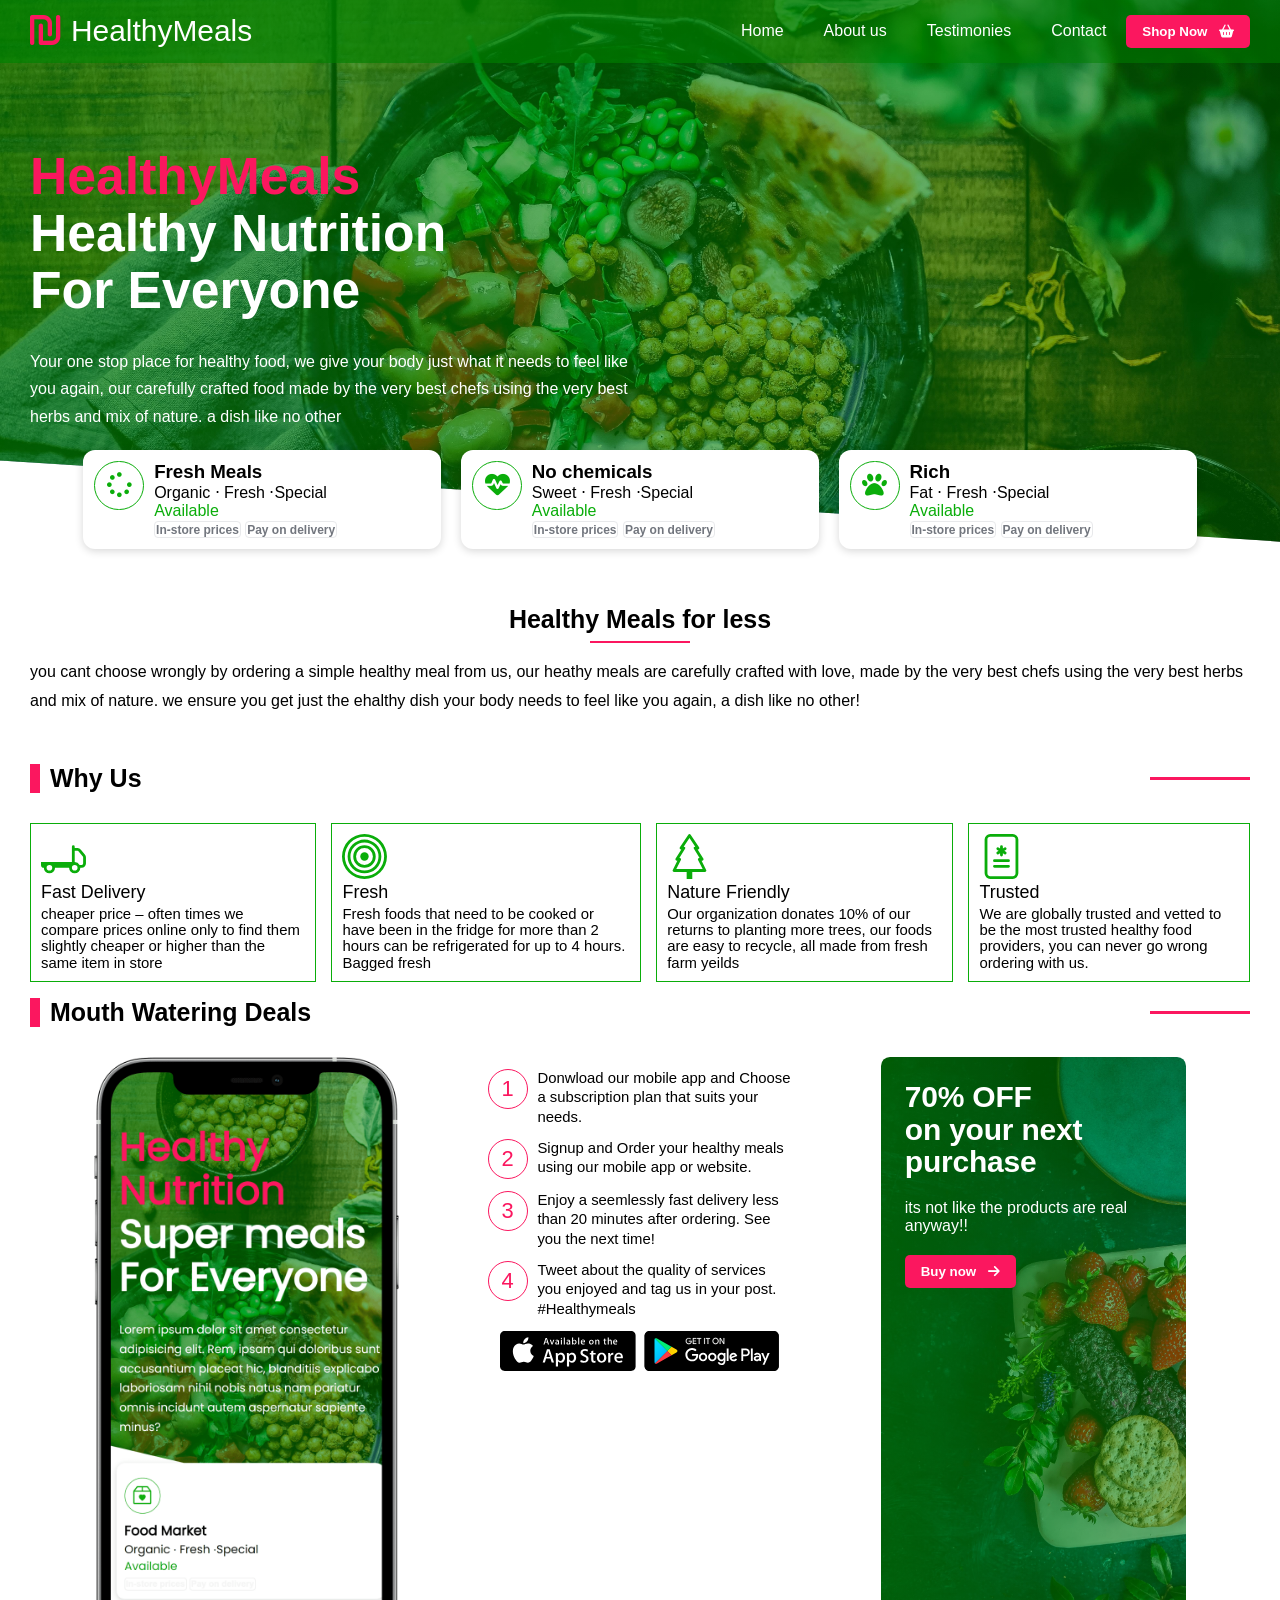
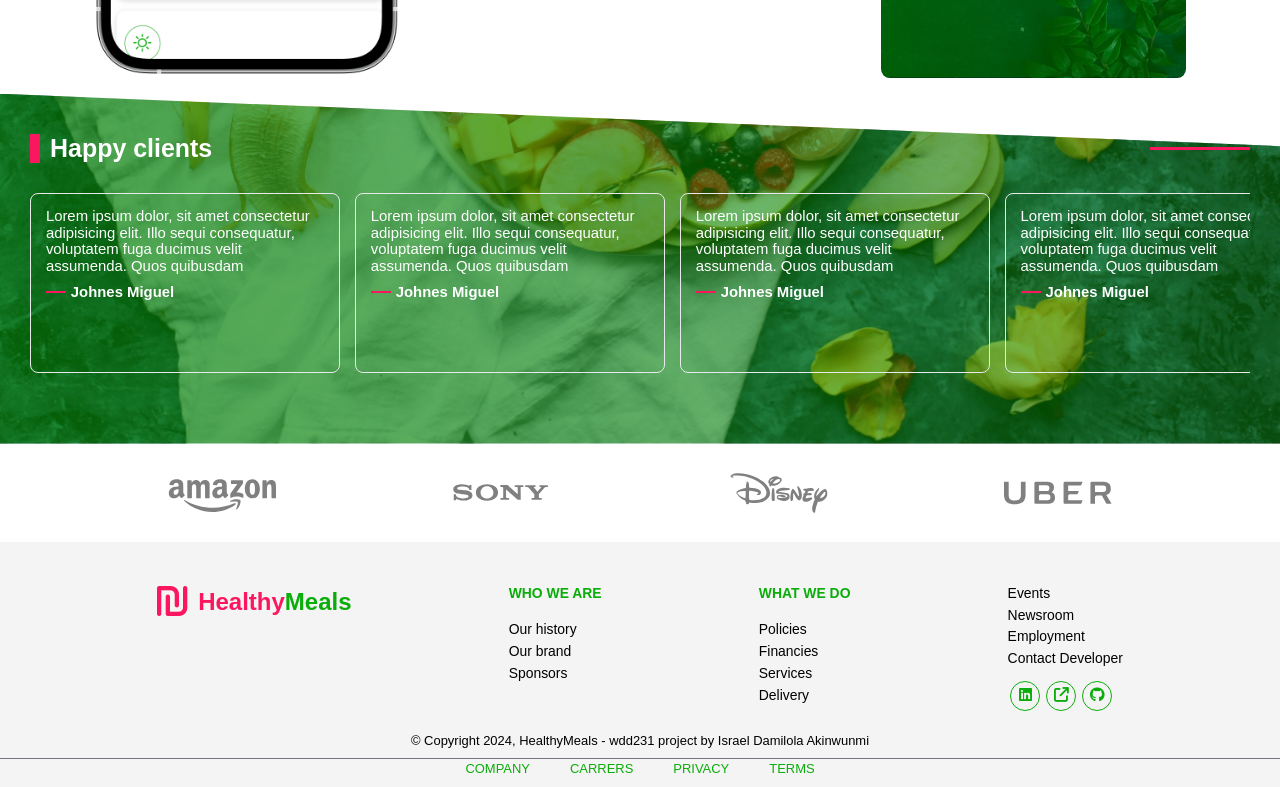
==== commit 0eccfdff: "core update: aboutus page UI update" ====
--- a/project/index.html
+++ b/project/index.html
@@ -4,6 +4,9 @@
     <meta charset="UTF-8">
     <meta name="viewport" content="width=device-width, initial-scale=1.0">
     <title> HealthyMeals | Homepage</title>
+    <meta name="author" content="Israel Akinwumi">
+    <meta name="description"
+        content="WDD 231 Final project - HealthyMeals your one stop website for healthy Takeouts orders">
     <link rel="apple-touch-icon" sizes="180x180" href="images/apple-touch-icon.png">
     <link rel="icon" type="image/png" sizes="32x32" href="images/favicon-32x32.png">
     <link rel="icon" type="image/png" sizes="16x16" href="images/favicon-16x16.png">
--- a/project/styles/main.css
+++ b/project/styles/main.css
@@ -366,4 +366,811 @@
 }
 
 /* Animated Hamburger menu ends here */
-/* ====== Header section ends here ====== */+/* ====== Header section ends here ====== */
+/* -----------------------Main Section--------------------------- */
+
+/* ====== Header showcase section starts here ====== */
+.header-showcase {
+  margin-top: -6.25rem;
+  justify-content: center;
+  gap: 20px;
+  padding: 0.5rem;
+  display: flex;
+}
+
+.header-showcase div {
+  position: relative;
+}
+
+.header-cards {
+  background: var(--white-color);
+  display: flex;
+  min-height: 3.12rem;
+  padding: 0.62rem;
+  box-shadow: var(--box-shadow);
+  border-radius: 0.75rem;
+  border: 1px solid transparent;
+  transition: all 0.3s ease;
+  min-width: 28.3%;
+}
+
+.header-cards:hover {
+  border: 1px solid var(--main-color2);
+  transform: translateY(-5px);
+}
+
+.cards-brand {
+  height: 3.12rem;
+  width: 3.12rem;
+  border-radius: 50%;
+  border: 0.5px solid var(--main-color2);
+  display: flex;
+  justify-content: center;
+  align-items: center;
+  font-size: 1.56rem;
+  margin-right: 0.62rem;
+  color: var(--main-color);
+}
+
+.card-avilability,
+.card-tags {
+  display: block;
+}
+
+.card-tags {
+  font-weight: 500;
+}
+
+.card-avilability {
+  color: var(--main-color);
+}
+
+.cards-brand-desc button {
+  padding: 0.06rem;
+  border-radius: 0.25rem;
+  border: 0.06rem solid var(--light-gray);
+  background: transparent;
+  color: var(--gray-color);
+  font-size: 0.75rem;
+  font-weight: 600;
+}
+
+/* ====== Header showcase section ends here ====== */
+
+/* ====== About us section starts here ====== */
+.aboutus {
+  padding: 3rem 1.875rem;
+}
+/* ====== About us section ends here ====== */
+
+/* ====== Product cards section starts here ====== */
+.whyus-container{
+  padding: 0 30px;
+
+}
+.products-card-container {
+  gap: 15px;
+}
+.productcard {
+  border: 0.06rem solid var(--main-color2);
+  height: 100%;
+  padding: 10px;
+  transform: translateY(0px);
+  background: transparent;
+  scale: 1;
+  transition: transform var(--transition), background-color 10s ease-in,
+    color 0.1s ease, scale 0.3s ease;
+  cursor: pointer;
+  height: 100%;
+}
+
+.productcard:hover {
+  transform: translateY(-0.31rem);
+  background: var(--green-gradient);
+  color: var(--white-color);
+  scale: 1.03;
+}
+
+.productcard-icon svg {
+  color: var(--main-color2);
+  display: block;
+  width: 2.81rem;
+  height: 2.81rem;
+}
+
+.productcard:hover svg {
+  color: var(--white-color);
+}
+
+.productcard-title {
+  margin: 0.18rem 0;
+  font-size: 1.12rem;
+  font-weight: 400;
+}
+
+.productcard p {
+  line-height: 1.1;
+  font-size: 0.93rem;
+  text-align: left;
+}
+
+/* ====== Product cards section ends here ====== */
+
+/* ====== Promo cards section starts here ====== */
+.promocards-container {
+  padding: 1rem 1.875rem;
+}
+.promo-details {
+  display: flex;
+  gap: 1.5rem;
+  justify-content: space-evenly;
+  flex-wrap: wrap;
+}
+.promo-details > div {
+  width: 25%;
+}
+.promocards-main {
+  min-height: 29.06rem;
+  background: var(--green-gradient), url("../images/products-intro.jpg");
+  background-size: cover;
+  border-radius: 0.56rem;
+  color: var(--white-color);
+  background-position: bottom left;
+  padding: 1.5rem;
+}
+
+.promocards-main h3 {
+  font-size: 1.875rem;
+  font-weight: 700;
+  line-height: 1.09;
+  letter-spacing: -0.2px;
+}
+
+.promocards-main p {
+  margin: 1.25rem 0;
+}
+
+.promoapp-preview img {
+  width: 100%;
+}
+
+.promo-steps {
+  display: flex;
+  margin: 0.75rem 0;
+}
+
+.promo-steps span {
+  display: flex;
+  flex: 0 0 auto;
+  justify-content: center;
+  align-items: center;
+  border: 0.12rem solid var(--support-color);
+  color: var(--support-color);
+  width: 2.5rem;
+  height: 2.5rem;
+  font-size: 1.37rem;
+  border-radius: 50%;
+  margin-right: 0.62rem;
+}
+
+.promo-steps p {
+  font-size: 0.93rem;
+  text-align: left;
+  line-height: 1.3;
+}
+
+.app-download-inv {
+  list-style: none;
+  display: flex;
+  justify-content: center;
+  align-items: center;
+  gap: 8px;
+  flex-wrap: wrap;
+}
+
+.app-download-inv img {
+  max-width: 8.5rem;
+}
+
+/* ====== Promo cards section ends here ====== */
+/* ====== Common section starts here ====== */
+.common-section {
+  padding: 100px 30px 30px 30px;
+}
+/* ====== Common section ends here ====== */
+
+/* ====== Testimonial section starts here ====== */
+.testimonial {
+  position: relative;
+  min-height: 21.87rem;
+  padding: 2.5rem 1.875rem;
+}
+
+.testimonial::before {
+  content: "";
+  width: 100%;
+  height: 100%;
+  position: absolute;
+  top: 0;
+  left: 0;
+  right: 0;
+  clip-path: polygon(0 0, 100% 15%, 100% 100%, 0% 100%);
+  background: var(--green-gradient), url("../images/testimonial.jpg");
+  background-size: cover;
+  background-position: bottom left;
+}
+
+.testimonial-container {
+  display: flex;
+  gap: 15px;
+  overflow-x: auto;
+  touch-action: pan-x;
+  -ms-overflow-style: none; /* IE and Edge */
+  scrollbar-width: none; /* Firefox */
+}
+.testimonial-container::-webkit-scrollbar {
+  display: none;
+}
+
+.testimonial .section-tittles {
+  color: var(--white-color);
+}
+
+.testimonial-card {
+  cursor: pointer;
+  z-index: 10;
+  border-radius: 0.5rem;
+  width: 600px;
+  min-width: 19.37rem;
+  min-height: 180px;
+  padding: 0.93rem;
+  border: 1.5px solid var(--light-gray);
+  color: var(--white-color);
+}
+
+.testimonial-card p {
+  position: relative;
+  font-size: 0.93rem;
+  line-height: 1.1;
+}
+
+.testimonial-card span {
+  font-size: 0.93rem;
+  font-weight: 700;
+  padding-left: 1.56rem;
+  margin-top: 0.62rem;
+  display: flex;
+  position: relative;
+  align-items: center;
+}
+
+.testimonial-card span::before {
+  content: "";
+  position: absolute;
+  left: 0;
+  width: 1.25rem;
+  height: 0.12rem;
+  background: var(--support-color);
+}
+
+/* ====== Testimonial section ends here ====== */
+
+/* ====== Brands section starts here ====== */
+.brands {
+  display: flex;
+  justify-content: space-evenly;
+  padding: 1.25rem 0.62rem;
+}
+
+.brand-cards {
+  width: 8.25rem;
+  cursor: pointer;
+}
+
+.brand-cards img {
+  width: 100%;
+  height: 100%;
+  filter: invert(50%);
+  transition: all var(--transition);
+}
+
+.brand-cards:hover img {
+  filter: invert(0%);
+}
+
+/* ====== Brands section ends here ====== */
+
+/* -----------------------Main Section--------------------------- */
+
+/* ====== Footer section starts here ====== */
+footer {
+  padding: 2.5rem 0 0.62rem 0;
+  background: var(--gray-color2);
+}
+.footer-container {
+  display: flex;
+  justify-content: space-evenly;
+}
+
+.footer-brand-con {
+  display: flex;
+  flex-direction: row;
+  align-items: center;
+  gap: 10px;
+}
+
+.footer-brand-con img {
+  height: 3.75rem;
+}
+
+.footer-brand {
+  color: var(--support-color);
+}
+
+.footer-brand span {
+  color: var(--main-color2);
+}
+
+.footer-icon-container {
+  margin: 0.75rem 0;
+  display: flex;
+}
+
+.footer-icon {
+  display: flex;
+  justify-content: center;
+  align-items: center;
+  border: 0.12rem solid var(--main-color2);
+  color: var(--main-color2);
+  width: 1.87rem;
+  height: 1.87rem;
+  font-size: 0.93rem;
+  border-radius: 50%;
+  margin: 0 0.18rem;
+  cursor: pointer;
+  transition: all var(--transition);
+}
+
+.footer-icon:hover {
+  border-color: var(--support-color);
+  color: var(--support-color);
+}
+
+.footer-quick-links {
+  list-style: none;
+  padding: 0;
+}
+
+.footer-quick-links a {
+  display: inline-block;
+  padding: 0.18rem 0;
+  font-size: 0.87rem;
+  color: var(--black-color);
+  position: relative;
+  transition: all var(--transition);
+}
+
+.footer-quick-links a:hover {
+  color: var(--support-color);
+}
+
+.footer-quick-links a::after {
+  content: "";
+  position: absolute;
+  width: 0%;
+  height: 0.12rem;
+  background: var(--main-color2);
+  left: 0;
+  top: 100%;
+  transition: all var(--transition);
+}
+
+.footer-quick-links a:hover::after {
+  width: 100%;
+}
+
+.quick-links-tittle {
+  color: var(--main-color2) !important;
+  font-size: 0.93rem;
+  text-transform: uppercase;
+  font-weight: 700;
+  margin-bottom: 0.93rem;
+}
+
+.quick-links-tittle::after {
+  display: none;
+}
+
+.footer-copyright {
+  font-size: 0.81rem;
+  padding: 0.62rem 0;
+  text-align: center;
+}
+
+.footer-bottom-navigators {
+  display: flex;
+  list-style: none;
+  border-top: 0.06rem solid var(--gray-color);
+  justify-content: center;
+  flex-wrap: wrap;
+}
+
+.footer-bottom-navigators a {
+  color: var(--main-color2);
+  font-size: 0.81rem;
+  padding: 0 1.25rem;
+}
+
+/* ====== Footer section ends here ====== */
+
+/* ====== Shop Page products-container section starts here ====== */
+.products-container {
+  display: flex;
+  justify-content: space-between;
+  gap: 1.5rem;
+}
+
+aside {
+  z-index: 2;
+  background: var(--white-color);
+  padding: 1rem 1.875rem;
+  width: 20%;
+  height: 100%;
+  position: sticky;
+  left: 0;
+  bottom: 0;
+  top: 70px;
+}
+aside >h2{
+  margin-bottom: 20px;
+  width: 100%;
+}
+
+#product-list {
+  padding: 1rem 1.875rem;
+
+  display: flex;
+  flex-wrap: wrap;
+  width: 80%;
+  gap: 10px;
+}
+#category-filter{
+  list-style: none;
+  padding:0;
+  display: flex;
+  flex-direction: column;
+  align-items: flex-start;
+  
+}
+#category-filter li{
+  position: relative;
+  display: inline-block;
+  padding-bottom: 8px;
+
+}
+#category-filter li::after {
+  content: "";
+  width: 0px;
+  height: 0.18rem;
+  background: var(--support-color);
+  position: absolute;
+  left: 0;
+  right: 0;
+  top: 65%;
+  transition: all 0.4s ease-out;
+}
+
+#category-filter li:hover:after {
+  width: 100%;
+}
+.full-product-details{
+  width: 100%;
+  overflow: hidden;
+}
+.full-product-details p>button{
+  margin-top: 15px;
+}
+.full-product-details p,.full-product-details h2{
+  margin: 10px 0;
+}
+.full-product-details figure{
+  margin-top: -40px;
+  width: 100%;
+  height: 350px;
+  text-align: center;
+}
+.full-product-details figure img{
+  height: 100%;
+  width: auto;
+}
+    .products-card{
+    width: 136px;
+    box-shadow: 0 0 10px rgba(0, 0, 0, 0.1);
+    height: 265px;
+    position: relative;
+    padding: 1rem;
+    border-radius: 10px;
+
+}  
+.product-card-header{
+  display: flex;
+  justify-content: space-between;
+  overflow: hidden;
+}
+.discounts{
+  display: flex;
+  flex-direction: column;
+}
+.products-wishlist-action{
+    
+    width: 25px;
+    height: 25px;
+    background: var(--main-color);
+    border-radius: 50%;
+}
+.products-wishlist-action i{
+    stroke: var(--main-color);
+    color: var(--main-color);
+}
+.products-wishlist-action:hover{
+    background: var(--main-color);
+}
+.products-wishlist-action:hover svg{
+    stroke: var(--accent-color5);
+    fill: var(--accent-color5);
+}
+
+.in-wishlist{
+    background: var(--primary-color);
+
+}
+.in-wishlist i{
+    stroke: var(--support-color);
+    fill: var(--support-color);
+}
+.products-age-type,.products-discount-amount{
+    font-weight: 700;
+    font-size: 0.77rem;
+    text-transform: uppercase;
+}
+.products-discount-amount{
+    display: block;
+    background: var(--main-color2);
+    color: var(--white-color);
+    padding: 0.3px 8px;
+    font-size: 0.67rem;
+    border-radius: 10px;
+}
+.products-card-image-container{
+  cursor: pointer;
+  position: relative;
+  width: 100%;
+  height: 70px;
+  display: flex;
+  justify-content: center;
+  align-items: center;
+}
+.products-card-image-container figure{
+  height: auto;
+  width: 70px;
+}
+.products-card-image-container figure img{
+  height: 100%;
+  width: 100%;
+  object-fit: contain;
+  mix-blend-mode: multiply;
+  cursor: pointer;
+
+
+}
+.products-card-image-details{
+  display: flex;
+  flex-direction:column;
+align-items: flex-start;
+}
+.product-title-container {
+position: relative;
+  display: flex;
+  width: 100%;
+  /* width: 150px; */
+  padding: 5px 10px 0 0;
+   /* md:w-[190px]  */
+}
+
+.products-title{
+    font-weight: 400;
+    line-height: 1.02;
+    font-size: 0.95rem;
+    white-space: wrap;
+}
+.products-price{
+    line-height: 0.9;
+    font-weight: 600;
+    margin: 9px 0 5px 0;
+    color: var(--main-color2);
+
+}
+.products-rating{
+  display: flex;
+}
+.products-rating i{
+    stroke: var(--support-color);
+    fill: var(--support-color);
+    width: 15px;
+    height: 15px;
+}
+.products-addtocart-action{
+  border-radius: 10px;
+  position: absolute;
+  bottom:20px;
+  left:10px;
+  right: 10px;
+  border: none;
+  color: var(--white-color);
+  background: var(--main-color);
+    display: flex;
+    gap: 4px;
+    padding: 4px 8px;
+    font-weight: 400;
+    font-size: 0.88rem;
+    margin: 6px auto 0 auto;
+    justify-content: center;
+    align-items: center;
+}
+.products-addtocart-action i{
+    stroke: var(--white-color);
+}
+.added-to-cart{
+    background: var(--support-color);
+}
+
+.cart-modal {
+  z-index: 20;
+  display: none;
+  position: fixed;
+  top: 0;
+  right: 0;
+  width: 300px;
+  height: 100%;
+  background-color: white;
+  box-shadow: -2px 0 5px rgba(0, 0, 0, 0.5);
+  overflow-y: auto;
+  transition: transform 0.3s ease-in-out;
+}
+
+.cart-modal.open {
+  display: block;
+  transform: translateX(0);
+}
+
+.cart-modal .cart-content {
+  padding: 20px;
+}
+
+.cart-modal .close {
+  position: absolute;
+  top: 10px;
+  right: 20px;
+  font-size: 20px;
+  cursor: pointer;
+}
+
+.cart-item {
+  display: flex;
+  align-items: center;
+  margin-bottom: 10px;
+}
+
+.cart-item img {
+  width: 50px;
+  height: 50px;
+  object-fit: contain;
+  margin-right: 10px;
+}
+
+.cart-item div {
+  flex-grow: 1;
+}
+
+.cart-item button {
+  margin: 0 5px;
+}
+/* ====== Shop Page products-container section ends here ====== */
+
+/* ====== Fix for extra large devices starts here ====== */
+.header-nav,
+header,
+main,
+footer {
+  max-width: 1500px;
+  margin: 0 auto;
+}
+/* ====== Fix for extra large devices ends here ====== */
+
+/* ====== Media queries for responsiveness starts here ====== */
+@media screen and (min-width: 575px) {
+  .section-tittles::after {
+  display: flex;
+  } 
+  aside {
+  top: 90px;
+  height: 100%;}
+    .products-card{
+    width: 200px;
+    height: 280px;
+  
+    }
+#product-list {
+  gap: 20px 10px;
+}
+    
+  .products-addtocart-action{
+    bottom: 0.18rem;
+  }
+}
+@media screen and (max-width: 575px) {
+  .full-product-details{
+  padding: 10px ; 
+}
+  .header-nav {
+    padding: 0.62rem 0.18rem;
+  }
+  
+  .footer-container {
+    flex-direction: column;
+    align-items: center;
+  }
+}
+@media screen and (max-width: 612px) {
+  .products-container{
+    flex-direction: column;
+  }
+  #category-filter{
+    flex-direction: row;
+    justify-content: space-between;
+  }
+  #product-list {
+    width: 100%;
+    justify-content: space-evenly;
+  }
+  aside{
+    width: 100%;
+    background: var(--white-color);
+  }
+  aside>h2{
+    font-weight: 700;
+  }
+}
+
+@media screen and (max-width: 820px) {
+  .hamburger {
+    display: flex;
+  }
+  .header-nav {
+    padding: 0.62rem 0;
+  }
+
+  .desktop-nav-container {
+    display: none;
+  }
+
+  .header-info p {
+    min-width: 100%;
+  }
+  .header-showcase {
+    flex-direction: column;
+  }
+  .products-card-container {
+    flex-direction: column;
+  }
+}
+@media screen and (max-width: 920px) {
+  .promo-details {
+    flex-direction: column;
+    align-items: center;
+  }
+  .promo-details > div {
+    min-width: 80%;
+  }
+}
+/* ====== Media queries for responsiveness ends here ====== */
